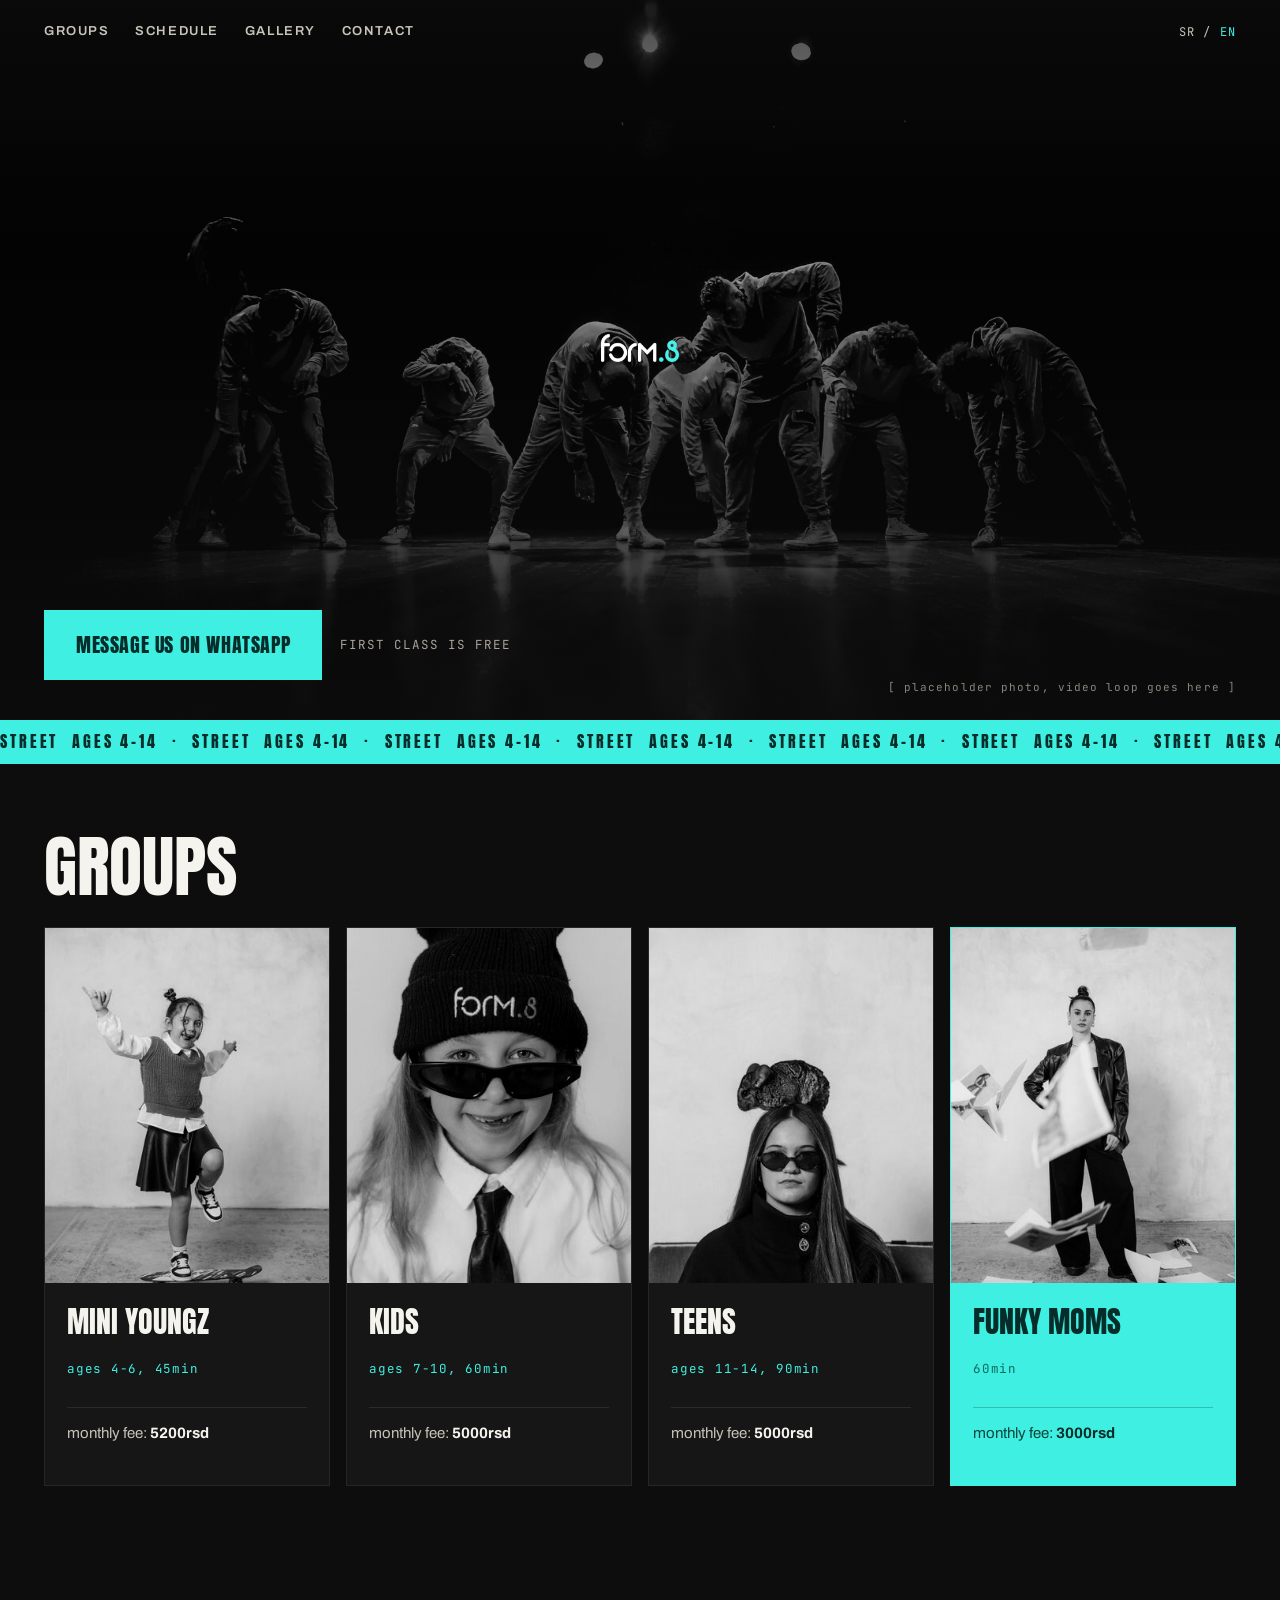
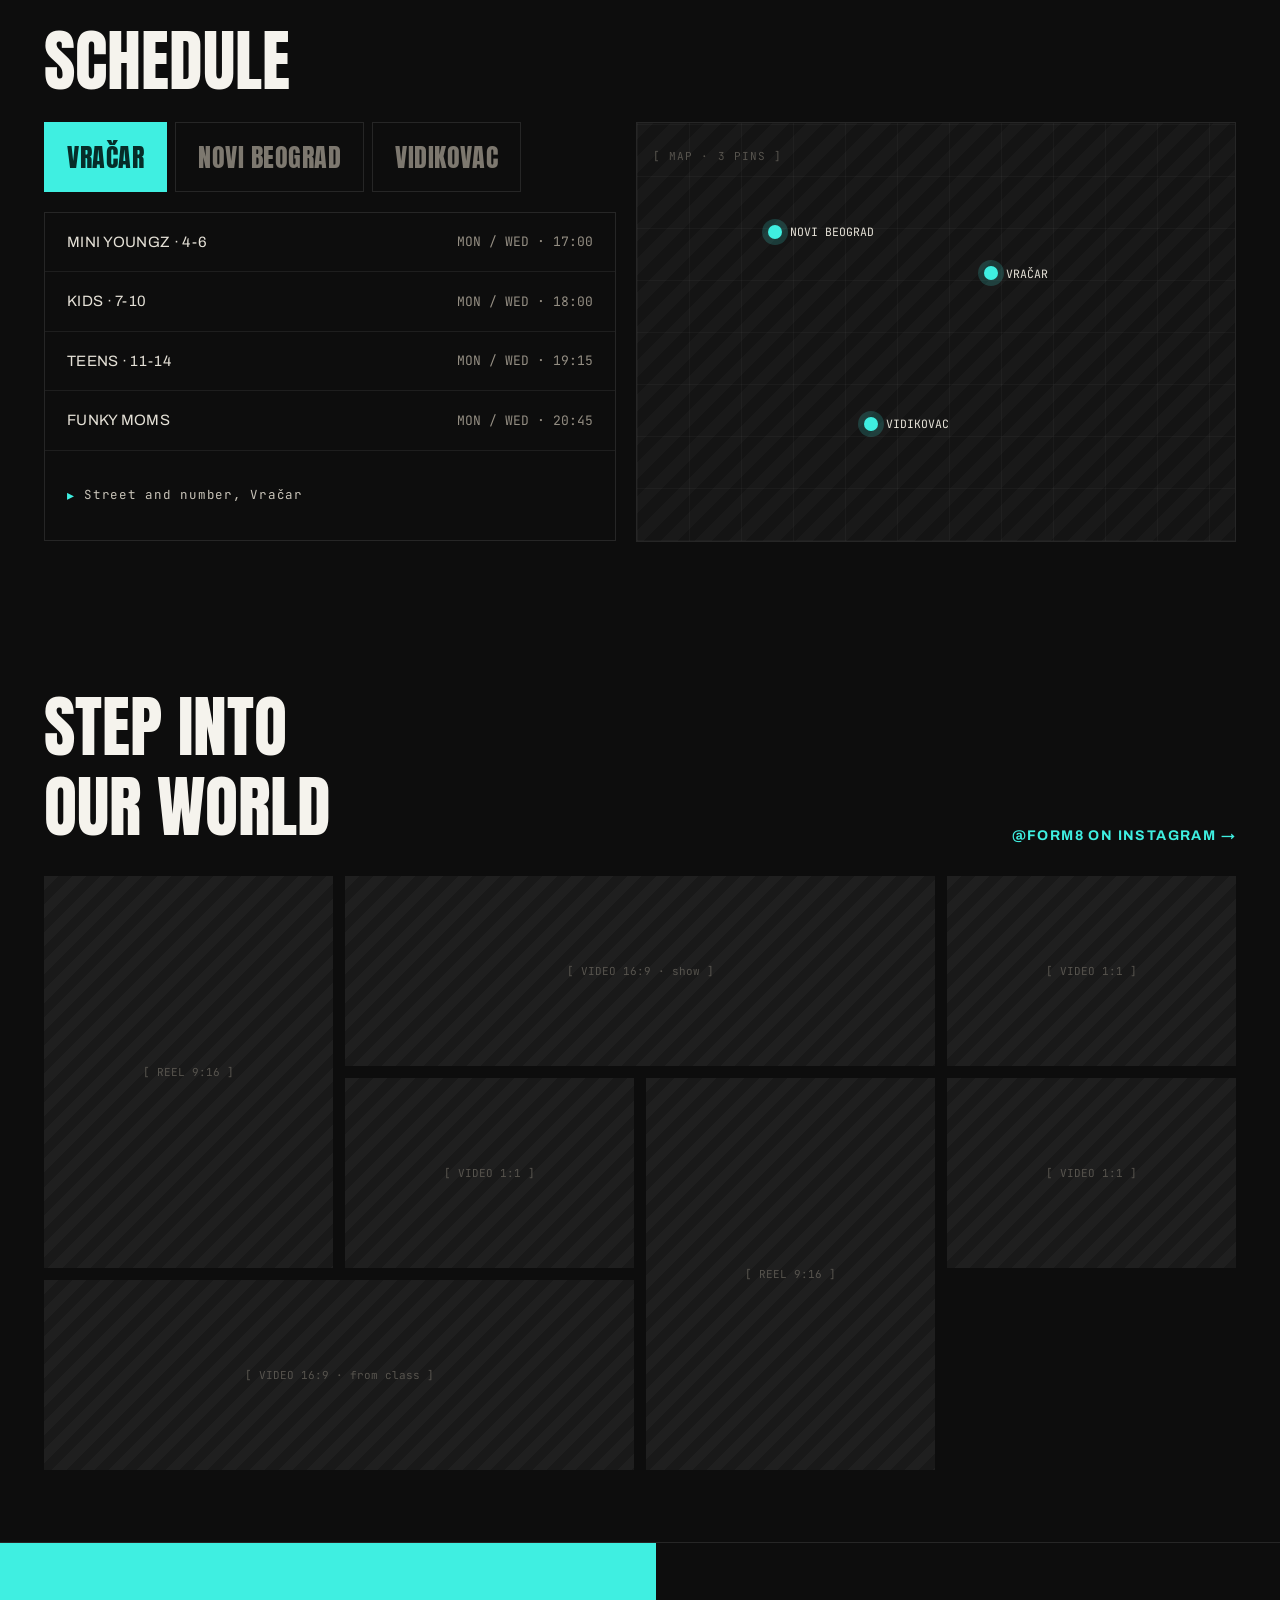
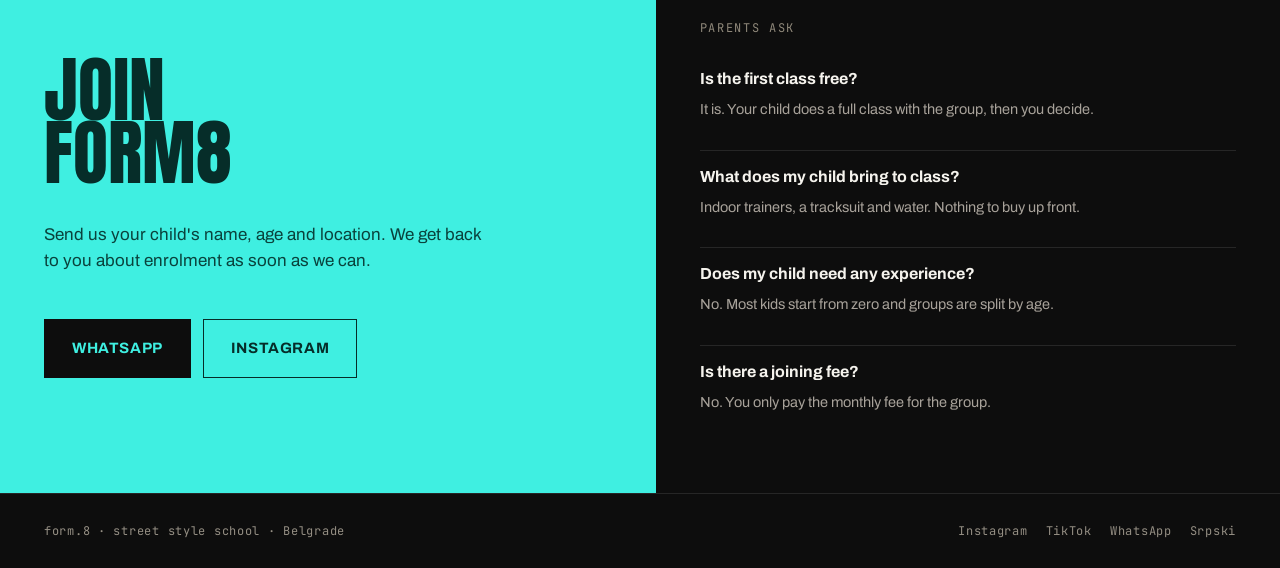
==== en/index.html @ 479fbcf9 "Logo u assets/img/brand, hero u assets/img/hero" ====
<!DOCTYPE html>
<html lang="en">
<head>
<meta charset="utf-8">
<meta name="viewport" content="width=device-width, initial-scale=1">
<title>form.8 · hip hop and street style school for kids in Belgrade</title>
<meta name="description" content="Street style school for kids aged 4-14. Hip hop and choreo in Vračar, Novi Beograd and Vidikovac. Groups by age, a clear schedule, first class free.">
<meta name="theme-color" content="#0d0d0d">

<!-- PREVIEW: skinuti noindex i prebaciti canonical/hreflang/og:url na pravi domen kad sajt ide u vazduh -->
<meta name="robots" content="noindex, nofollow">

<link rel="canonical" href="https://lazarilic.github.io/form8/en/">
<link rel="alternate" hreflang="sr" href="https://lazarilic.github.io/form8/">
<link rel="alternate" hreflang="en" href="https://lazarilic.github.io/form8/en/">
<link rel="alternate" hreflang="x-default" href="https://lazarilic.github.io/form8/">

<meta property="og:type" content="website">
<meta property="og:locale" content="en_GB">
<meta property="og:url" content="https://lazarilic.github.io/form8/en/">
<meta property="og:title" content="form.8 · hip hop and street style school for kids in Belgrade">
<meta property="og:description" content="Groups aged 4-14, three studios in Belgrade, first class free.">
<meta property="og:image" content="https://lazarilic.github.io/form8/assets/img/brand/form8-logo.png">
<meta name="twitter:card" content="summary_large_image">

<link rel="icon" href="../assets/img/brand/form8-logo-trim.png">
<link rel="preconnect" href="https://fonts.googleapis.com">
<link rel="preconnect" href="https://fonts.gstatic.com" crossorigin>
<link href="https://fonts.googleapis.com/css2?family=Anton&family=Archivo:wght@400;600;700&family=JetBrains+Mono:wght@400;700&display=swap" rel="stylesheet">
<link rel="stylesheet" href="../assets/css/site.css">

<!-- TODO before launch: same list as in the Serbian page (index.html) -->

<script type="application/ld+json">
{
  "@context": "https://schema.org",
  "@graph": [
    {
      "@type": "Organization",
      "@id": "https://lazarilic.github.io/form8/#org",
      "name": "form.8",
      "url": "https://lazarilic.github.io/form8/",
      "logo": "https://lazarilic.github.io/form8/assets/img/brand/form8-logo.png",
      "sameAs": ["https://www.instagram.com/form8/", "https://www.tiktok.com/@form8"]
    },
    {
      "@type": "WebSite",
      "@id": "https://lazarilic.github.io/form8/en/#site",
      "url": "https://lazarilic.github.io/form8/en/",
      "name": "form.8",
      "inLanguage": "en",
      "publisher": { "@id": "https://lazarilic.github.io/form8/#org" }
    },
    {
      "@type": "SportsActivityLocation",
      "@id": "https://lazarilic.github.io/form8/#vracar",
      "name": "form.8 Vračar",
      "parentOrganization": { "@id": "https://lazarilic.github.io/form8/#org" },
      "address": { "@type": "PostalAddress", "addressLocality": "Belgrade", "addressRegion": "Vračar", "addressCountry": "RS" },
      "openingHoursSpecification": [
        { "@type": "OpeningHoursSpecification", "dayOfWeek": ["Monday", "Wednesday"], "opens": "17:00", "closes": "21:45" }
      ]
    },
    {
      "@type": "SportsActivityLocation",
      "@id": "https://lazarilic.github.io/form8/#novi-beograd",
      "name": "form.8 Novi Beograd",
      "parentOrganization": { "@id": "https://lazarilic.github.io/form8/#org" },
      "address": { "@type": "PostalAddress", "addressLocality": "Belgrade", "addressRegion": "Novi Beograd", "addressCountry": "RS" },
      "openingHoursSpecification": [
        { "@type": "OpeningHoursSpecification", "dayOfWeek": ["Tuesday", "Thursday"], "opens": "17:00", "closes": "21:45" }
      ]
    },
    {
      "@type": "SportsActivityLocation",
      "@id": "https://lazarilic.github.io/form8/#vidikovac",
      "name": "form.8 Vidikovac",
      "parentOrganization": { "@id": "https://lazarilic.github.io/form8/#org" },
      "address": { "@type": "PostalAddress", "addressLocality": "Belgrade", "addressRegion": "Vidikovac", "addressCountry": "RS" },
      "openingHoursSpecification": [
        { "@type": "OpeningHoursSpecification", "dayOfWeek": ["Monday", "Wednesday"], "opens": "17:30", "closes": "21:15" }
      ]
    },
    {
      "@type": "FAQPage",
      "@id": "https://lazarilic.github.io/form8/en/#faq",
      "inLanguage": "en",
      "mainEntity": [
        { "@type": "Question", "name": "Is the first class free?", "acceptedAnswer": { "@type": "Answer", "text": "It is. Your child does a full class with the group, then you decide." } },
        { "@type": "Question", "name": "What does my child bring to class?", "acceptedAnswer": { "@type": "Answer", "text": "Indoor trainers, a tracksuit and water. Nothing to buy up front." } },
        { "@type": "Question", "name": "Does my child need any experience?", "acceptedAnswer": { "@type": "Answer", "text": "No. Most kids start from zero and groups are split by age." } },
        { "@type": "Question", "name": "Is there a joining fee?", "acceptedAnswer": { "@type": "Answer", "text": "No. You only pay the monthly fee for the group." } }
      ]
    }
  ]
}
</script>
</head>

<body>
<a class="skip" href="#main">Skip to content</a>

<header class="hero">
  <img class="hero__media" src="../assets/img/hero/hero-placeholder.jpg" alt="" width="2000" height="1333" fetchpriority="high">
  <div class="hero__scrim"></div>

  <nav class="nav" aria-label="Main navigation">
    <div class="nav__links">
      <a href="#groups">Groups</a>
      <a href="#schedule">Schedule</a>
      <a href="#gallery">Gallery</a>
      <a href="#contact">Contact</a>
    </div>
    <div class="nav__lang">
      <a href="../" hreflang="sr">SR</a> / <span aria-current="true">EN</span>
    </div>
  </nav>

  <h1 class="hero__h1">
    <img class="hero__logo" src="../assets/img/brand/form8-logo-trim.png" alt="form.8" width="78" height="78">
    <span class="sr-only">form.8, hip hop and street style school for kids aged 4-14 in Belgrade</span>
  </h1>

  <p class="hero__note">[ placeholder photo, video loop goes here ]</p>

  <div class="hero__cta">
    <a class="btn btn--acid btn--display" href="https://wa.me/381600000000?text=Hi%20form.8%2C%20I%27d%20like%20a%20trial%20class" rel="noopener">Message us on WhatsApp</a>
    <span class="hero__free">FIRST CLASS IS FREE</span>
  </div>
</header>

<div class="marquee" aria-hidden="true">
  <div class="marquee__track">STREET&nbsp;&nbsp;AGES 4-14&nbsp;&nbsp;·&nbsp;&nbsp;STREET&nbsp;&nbsp;AGES 4-14&nbsp;&nbsp;·&nbsp;&nbsp;STREET&nbsp;&nbsp;AGES 4-14&nbsp;&nbsp;·&nbsp;&nbsp;STREET&nbsp;&nbsp;AGES 4-14&nbsp;&nbsp;·&nbsp;&nbsp;STREET&nbsp;&nbsp;AGES 4-14&nbsp;&nbsp;·&nbsp;&nbsp;STREET&nbsp;&nbsp;AGES 4-14&nbsp;&nbsp;·&nbsp;&nbsp;STREET&nbsp;&nbsp;AGES 4-14&nbsp;&nbsp;·&nbsp;&nbsp;STREET&nbsp;&nbsp;AGES 4-14&nbsp;&nbsp;·&nbsp;&nbsp;</div>
</div>

<main id="main">

  <section class="section wrap" id="groups" aria-labelledby="groups-h">
    <h2 class="h2" id="groups-h">Groups</h2>
    <div class="groups">

      <article class="group">
        <img class="group__ph" src="../assets/img/groups/mini-youngz-360.jpg"
             srcset="../assets/img/groups/mini-youngz-360.jpg 360w, ../assets/img/groups/mini-youngz-720.jpg 720w"
             sizes="(max-width: 520px) 100vw, (max-width: 1040px) 45vw, 340px"
             alt="A girl from the Mini Youngz group in class" width="360" height="450">
        <div class="group__body">
          <h3 class="group__name">Mini Youngz</h3>
          <p class="group__meta">ages 4-6, 45min</p>
          <p class="group__fee">monthly fee: <b>5200rsd</b></p>
        </div>
      </article>

      <article class="group">
        <img class="group__ph" src="../assets/img/groups/kids-360.jpg"
             srcset="../assets/img/groups/kids-360.jpg 360w, ../assets/img/groups/kids-720.jpg 720w"
             sizes="(max-width: 520px) 100vw, (max-width: 1040px) 45vw, 340px"
             alt="A girl from the Kids group in a form.8 beanie" width="360" height="450" loading="lazy" decoding="async">
        <div class="group__body">
          <h3 class="group__name">Kids</h3>
          <p class="group__meta">ages 7-10, 60min</p>
          <p class="group__fee">monthly fee: <b>5000rsd</b></p>
        </div>
      </article>

      <article class="group">
        <img class="group__ph" src="../assets/img/groups/teens-360.jpg"
             srcset="../assets/img/groups/teens-360.jpg 360w, ../assets/img/groups/teens-720.jpg 720w"
             sizes="(max-width: 520px) 100vw, (max-width: 1040px) 45vw, 340px"
             alt="A girl from the Teens group" width="360" height="450" loading="lazy" decoding="async">
        <div class="group__body">
          <h3 class="group__name">Teens</h3>
          <p class="group__meta">ages 11-14, 90min</p>
          <p class="group__fee">monthly fee: <b>5000rsd</b></p>
        </div>
      </article>

      <article class="group group--accent">
        <img class="group__ph" src="../assets/img/groups/funky-moms-360.jpg"
             srcset="../assets/img/groups/funky-moms-360.jpg 360w, ../assets/img/groups/funky-moms-720.jpg 720w"
             sizes="(max-width: 520px) 100vw, (max-width: 1040px) 45vw, 340px"
             alt="A Funky Moms class member" width="360" height="450" loading="lazy" decoding="async">
        <div class="group__body">
          <h3 class="group__name">Funky Moms</h3>
          <p class="group__meta">60min</p>
          <p class="group__fee">monthly fee: <b>3000rsd</b></p>
        </div>
      </article>

    </div>
  </section>

  <section class="section wrap" id="schedule" aria-labelledby="schedule-h">
    <h2 class="h2" id="schedule-h">Schedule</h2>
    <div class="schedule">

      <div class="schedule__side">
        <div class="tabs" role="tablist" aria-label="Location" data-tabs>
          <button class="tab" type="button" role="tab" id="tab-vracar" aria-controls="panel-vracar" aria-selected="true">Vračar</button>
          <button class="tab" type="button" role="tab" id="tab-nbgd" aria-controls="panel-nbgd" aria-selected="false">Novi Beograd</button>
          <button class="tab" type="button" role="tab" id="tab-vidikovac" aria-controls="panel-vidikovac" aria-selected="false">Vidikovac</button>
        </div>

        <div class="panel" role="tabpanel" id="panel-vracar" aria-labelledby="tab-vracar" tabindex="0">
          <div class="panel__row"><span class="panel__label">MINI YOUNGZ · 4-6</span><span class="panel__time">MON / WED · 17:00</span></div>
          <div class="panel__row"><span class="panel__label">KIDS · 7-10</span><span class="panel__time">MON / WED · 18:00</span></div>
          <div class="panel__row"><span class="panel__label">TEENS · 11-14</span><span class="panel__time">MON / WED · 19:15</span></div>
          <div class="panel__row"><span class="panel__label">FUNKY MOMS</span><span class="panel__time">MON / WED · 20:45</span></div>
          <p class="panel__foot"><span aria-hidden="true">▸</span><span class="panel__street">Street and number, Vračar</span></p>
        </div>

        <div class="panel" role="tabpanel" id="panel-nbgd" aria-labelledby="tab-nbgd" tabindex="0" hidden>
          <div class="panel__row"><span class="panel__label">MINI YOUNGZ · 4-6</span><span class="panel__time">TUE / THU · 17:00</span></div>
          <div class="panel__row"><span class="panel__label">KIDS · 7-10</span><span class="panel__time">TUE / THU · 18:00</span></div>
          <div class="panel__row"><span class="panel__label">TEENS · 11-14</span><span class="panel__time">TUE / THU · 19:15</span></div>
          <div class="panel__row"><span class="panel__label">FUNKY MOMS</span><span class="panel__time">TUE / THU · 20:45</span></div>
          <p class="panel__foot"><span aria-hidden="true">▸</span><span class="panel__street">Street and number, Novi Beograd</span></p>
        </div>

        <div class="panel" role="tabpanel" id="panel-vidikovac" aria-labelledby="tab-vidikovac" tabindex="0" hidden>
          <div class="panel__row"><span class="panel__label">KIDS · 7-10</span><span class="panel__time">MON / WED · 17:30</span></div>
          <div class="panel__row"><span class="panel__label">TEENS · 11-14</span><span class="panel__time">MON / WED · 18:45</span></div>
          <div class="panel__row"><span class="panel__label">FUNKY MOMS</span><span class="panel__time">MON / WED · 20:15</span></div>
          <p class="panel__foot"><span aria-hidden="true">▸</span><span class="panel__street">Street and number, Vidikovac</span></p>
        </div>
      </div>

      <div class="map">
        <div class="map__grid"></div>
        <p class="map__note">[ MAP · 3 PINS ]</p>
        <a class="map__pin map__pin--1" href="#panel-vracar" data-loc="0">VRAČAR</a>
        <a class="map__pin map__pin--2" href="#panel-nbgd" data-loc="1">NOVI BEOGRAD</a>
        <a class="map__pin map__pin--3" href="#panel-vidikovac" data-loc="2">VIDIKOVAC</a>
      </div>

    </div>
  </section>

  <section class="section wrap" id="gallery" aria-labelledby="gallery-h">
    <div class="section__head">
      <h2 class="h2 h2--tall" id="gallery-h">Step into<br>our world</h2>
      <a class="section__link" href="https://www.instagram.com/form8/" rel="noopener">@form8 on Instagram →</a>
    </div>
    <div class="gallery">
      <div class="ph gallery__tall">[ REEL 9:16 ]</div>
      <div class="ph gallery__wide">[ VIDEO 16:9 · show ]</div>
      <div class="ph">[ VIDEO 1:1 ]</div>
      <div class="ph">[ VIDEO 1:1 ]</div>
      <div class="ph gallery__tall">[ REEL 9:16 ]</div>
      <div class="ph">[ VIDEO 1:1 ]</div>
      <div class="ph gallery__wide">[ VIDEO 16:9 · from class ]</div>
    </div>
  </section>

  <section class="outro" id="contact" aria-labelledby="contact-h">
    <div class="outro__cta">
      <h2 class="outro__title" id="contact-h">Join<br>Form8</h2>
      <p class="outro__lead">Send us your child's name, age and location. We get back to you about enrolment as soon as we can.</p>
      <div class="outro__buttons">
        <a class="btn btn--ink" href="https://wa.me/381600000000?text=Hi%20form.8%2C%20I%27d%20like%20a%20trial%20class" rel="noopener">WhatsApp</a>
        <a class="btn btn--ghost" href="https://www.instagram.com/form8/" rel="noopener">Instagram</a>
      </div>
    </div>

    <div class="outro__faq">
      <p class="outro__kicker">Parents ask</p>
      <div class="faq">
        <div class="faq__item">
          <h3 class="faq__q">Is the first class free?</h3>
          <p class="faq__a">It is. Your child does a full class with the group, then you decide.</p>
        </div>
        <div class="faq__item">
          <h3 class="faq__q">What does my child bring to class?</h3>
          <p class="faq__a">Indoor trainers, a tracksuit and water. Nothing to buy up front.</p>
        </div>
        <div class="faq__item">
          <h3 class="faq__q">Does my child need any experience?</h3>
          <p class="faq__a">No. Most kids start from zero and groups are split by age.</p>
        </div>
        <div class="faq__item">
          <h3 class="faq__q">Is there a joining fee?</h3>
          <p class="faq__a">No. You only pay the monthly fee for the group.</p>
        </div>
      </div>
    </div>
  </section>

</main>

<footer class="footer">
  <span>form.8 · street style school · Belgrade</span>
  <div class="footer__links">
    <a href="https://www.instagram.com/form8/" rel="noopener">Instagram</a>
    <a href="https://www.tiktok.com/@form8" rel="noopener">TikTok</a>
    <a href="https://wa.me/381600000000" rel="noopener">WhatsApp</a>
    <a href="../" hreflang="sr">Srpski</a>
  </div>
</footer>

<a class="sticky-cta" href="https://wa.me/381600000000?text=Hi%20form.8%2C%20I%27d%20like%20a%20trial%20class" rel="noopener">Trial class on WhatsApp</a>

<script src="../assets/js/site.js" defer></script>
</body>
</html>
---- assets/css/site.css ----
/* form.8 — street style skola, Beograd
   Paleta i tipografija iz makete 3a. */

:root {
  --acid: #3fefe1;
  --acid-deep: #062d29;
  --acid-mid: #0a423c;
  --acid-dim: #0d6b62;
  --ink: #0d0d0d;
  --ink-2: #161616;
  --line: #262626;
  --line-soft: #1e1e1e;
  --paper: #f5f3ed;
  --text: #c9c4b9;
  --text-dim: #948e83;
  --text-faint: #57544e;

  --display: 'Anton', 'Arial Narrow', sans-serif;
  --body: 'Archivo', system-ui, -apple-system, 'Segoe UI', sans-serif;
  --mono: 'JetBrains Mono', ui-monospace, 'SF Mono', Menlo, monospace;

  --pad: clamp(18px, 4vw, 44px);
  --maxw: 1440px;
}

*, *::before, *::after { box-sizing: border-box; }

html { -webkit-text-size-adjust: 100%; scroll-behavior: smooth; }
@media (prefers-reduced-motion: reduce) {
  html { scroll-behavior: auto; }
  * { animation-duration: 0.01ms !important; animation-iteration-count: 1 !important; transition-duration: 0.01ms !important; }
}

body {
  margin: 0;
  background: var(--ink);
  color: var(--paper);
  font-family: var(--body);
  font-size: 16px;
  line-height: 1.5;
  -webkit-font-smoothing: antialiased;
}

img { max-width: 100%; display: block; }
a { color: inherit; text-decoration: none; }
h1, h2, h3 { margin: 0; font-weight: 400; }

:focus-visible { outline: 2px solid var(--acid); outline-offset: 3px; }

.skip {
  position: absolute; left: -9999px; top: 0; z-index: 100;
  background: var(--acid); color: var(--acid-deep);
  padding: 12px 18px; font-weight: 700;
}
.skip:focus { left: 8px; top: 8px; }

.wrap { max-width: var(--maxw); margin: 0 auto; padding-inline: var(--pad); }

.h2 {
  font-family: var(--display);
  font-size: clamp(38px, 7vw, 68px);
  line-height: .9;
  text-transform: uppercase;
}

/* Anton nosi kvacicu na S i C oko 1.1em iznad osnovne linije, pa se sa
   line-height .9 sudara sa redom iznad. Naslovi u vise redova koji imaju
   nasa slova dobijaju vise prostora. */
.h2--tall { line-height: 1.18; }

.mono {
  font-family: var(--mono);
  font-size: 12.5px;
  letter-spacing: .06em;
}

/* ---------- placeholder blokovi za foto/video ---------- */

.ph {
  background: repeating-linear-gradient(135deg, #212121 0 10px, #1a1a1a 10px 20px);
  display: flex; align-items: center; justify-content: center;
  font-family: var(--mono); font-size: 11px; line-height: 1.5;
  color: var(--text-faint); text-align: center; padding: 10px;
}
.ph--light {
  background: repeating-linear-gradient(135deg, rgba(0,0,0,.08) 0 10px, transparent 10px 20px);
  color: var(--acid-dim);
}

/* ---------- dugmad ---------- */

.btn {
  display: inline-block;
  font-size: 15px; font-weight: 700;
  letter-spacing: .04em; text-transform: uppercase;
  padding: 18px 28px;
  transition: opacity .15s ease;
}
.btn:hover { opacity: .85; }
.btn--acid { background: var(--acid); color: var(--acid-deep); }
.btn--ink { background: var(--ink); color: var(--acid); }
.btn--ghost { border: 1px solid var(--acid-deep); color: var(--acid-deep); padding: 17px 27px; }
.btn--display {
  font-family: var(--display); font-size: clamp(16px, 2.2vw, 20px);
  font-weight: 400; letter-spacing: .03em; padding: 20px 32px;
}

/* ---------- hero ---------- */

.hero {
  position: relative;
  min-height: min(86vh, 720px);
  background: #151515;
  display: flex; align-items: center; justify-content: center;
  overflow: hidden;
  padding: 108px var(--pad) 132px;
}
.hero__media {
  position: absolute; inset: 0;
  width: 100%; height: 100%;
  object-fit: cover;
  filter: grayscale(1) contrast(1.08) brightness(.85);
}
.hero__scrim {
  position: absolute; inset: 0;
  background: linear-gradient(180deg, rgba(13,13,13,.72) 0%, rgba(13,13,13,.2) 35%, rgba(13,13,13,.88) 100%);
}
.hero__logo { position: relative; width: clamp(52px, 7vw, 78px); height: auto; }

.hero__note {
  position: absolute; right: var(--pad); bottom: 14px;
  font-family: var(--mono); font-size: 11px;
  color: #8b857c; letter-spacing: .1em;
}

.hero__cta {
  position: absolute; left: var(--pad); bottom: 40px;
  display: flex; flex-wrap: wrap; align-items: center; gap: 18px;
  max-width: calc(100% - var(--pad) * 2);
}
.hero__free {
  font-family: var(--mono); font-size: 12.5px;
  color: #a8a29a; letter-spacing: .08em;
}

/* ---------- nav ---------- */

.nav {
  position: absolute; top: 22px; left: var(--pad); right: var(--pad);
  z-index: 5;
  display: flex; align-items: center; justify-content: space-between; gap: 20px;
}
.nav__links {
  display: flex; flex-wrap: wrap; gap: clamp(14px, 2.4vw, 26px);
  font-size: 13px; font-weight: 600;
  letter-spacing: .12em; text-transform: uppercase;
  color: var(--text);
}
.nav__links a:hover { color: var(--acid); }
.nav__lang {
  font-family: var(--mono); font-size: 12px;
  color: var(--text); letter-spacing: .1em;
  white-space: nowrap;
}
.nav__lang [aria-current="true"] { color: var(--acid); }

/* ---------- marquee ---------- */

.marquee {
  background: var(--acid); color: var(--acid-deep);
  padding: 9px 0; overflow: hidden; white-space: nowrap;
}
.marquee__track {
  display: inline-block;
  font-family: var(--display);
  font-size: clamp(14px, 1.6vw, 16px);
  letter-spacing: .18em; text-transform: uppercase;
  animation: marq 26s linear infinite;
}
@keyframes marq {
  from { transform: translateX(0); }
  to { transform: translateX(-50%); }
}

/* ---------- sekcije ---------- */

.section { padding-block: clamp(48px, 7vw, 72px); }
.section > .h2 { margin-bottom: clamp(24px, 3vw, 30px); }
.section__head {
  display: flex; flex-wrap: wrap; align-items: flex-end;
  justify-content: space-between; gap: 20px;
  margin-bottom: clamp(24px, 3vw, 30px);
}
.section__link {
  font-size: 14px; font-weight: 700;
  letter-spacing: .1em; text-transform: uppercase;
  color: var(--acid);
}
.section__link:hover { text-decoration: underline; }

/* ---------- grupe ---------- */

.groups {
  display: grid;
  grid-template-columns: repeat(auto-fit, minmax(230px, 1fr));
  gap: 16px;
}
.group {
  background: var(--ink-2); border: 1px solid var(--line);
  display: flex; flex-direction: column;
}
.group--accent { background: var(--acid); color: var(--acid-deep); border-color: var(--acid); }
.group__ph { aspect-ratio: 4 / 5; }
img.group__ph {
  width: 100%; height: auto;
  object-fit: cover;
  filter: grayscale(1) contrast(1.06) brightness(.92);
}
.group__body {
  padding: 24px 22px 26px;
  display: flex; flex-direction: column; gap: 10px;
}
.group__name {
  font-family: var(--display); font-size: 30px;
  line-height: 1; text-transform: uppercase;
}
.group__meta { font-family: var(--mono); font-size: 12.5px; color: var(--acid); letter-spacing: .06em; }
.group--accent .group__meta { color: var(--acid-dim); }
.group__fee {
  margin-top: 6px; padding-top: 14px;
  border-top: 1px solid #2a2a2a;
  font-size: 15px; color: var(--text);
}
.group--accent .group__fee { border-top-color: rgba(6,45,41,.25); color: var(--acid-mid); }
.group__fee b { color: var(--paper); }
.group--accent .group__fee b { color: var(--acid-deep); }

/* ---------- raspored ---------- */

.schedule {
  display: grid;
  grid-template-columns: 1fr 1.05fr;
  gap: 20px; align-items: stretch;
}
.schedule__side { display: flex; flex-direction: column; gap: 20px; }

.tabs { display: flex; flex-wrap: wrap; gap: 8px; }
.tab {
  font-family: var(--display); font-size: clamp(20px, 2.4vw, 26px);
  text-transform: uppercase; letter-spacing: .02em;
  padding: 14px 22px;
  background: transparent; color: #7d786f;
  border: 1px solid var(--line);
  cursor: pointer;
  transition: color .15s ease, background .15s ease, border-color .15s ease;
}
.tab:hover { color: var(--paper); }
.tab[aria-selected="true"] {
  background: var(--acid); color: var(--acid-deep); border-color: var(--acid);
}

.panel { border: 1px solid var(--line); display: flex; flex-direction: column; }
.js .panel[hidden] { display: none; }
.panel + .panel { margin-top: 12px; }
.js .panel + .panel { margin-top: 0; }

.panel__row {
  display: flex; justify-content: space-between; align-items: center;
  gap: 16px; padding: 18px 22px;
  border-bottom: 1px solid var(--line-soft);
}
.panel__label { font-size: 15px; color: #e4e0d6; letter-spacing: .02em; }
.panel__time { font-family: var(--mono); font-size: 13px; color: var(--text-dim); text-align: right; }
.panel__foot {
  padding: 18px 22px;
  display: flex; align-items: center; gap: 10px;
}
.panel__foot span:first-child { color: var(--acid); font-size: 14px; }
.panel__street { font-family: var(--mono); font-size: 12.5px; color: var(--text); letter-spacing: .06em; }

.map {
  position: relative; min-height: 420px;
  background: repeating-linear-gradient(135deg, #191919 0 12px, #141414 12px 24px);
  border: 1px solid var(--line);
}
.map__grid {
  position: absolute; inset: 0;
  background:
    repeating-linear-gradient(0deg, rgba(255,255,255,.03) 0 1px, transparent 1px 52px),
    repeating-linear-gradient(90deg, rgba(255,255,255,.03) 0 1px, transparent 1px 52px);
}
.map__note {
  position: absolute; top: 14px; left: 16px;
  font-family: var(--mono); font-size: 11px;
  color: var(--text-faint); letter-spacing: .1em;
}
.map__pin {
  position: absolute;
  display: flex; align-items: center; gap: 8px;
  font-family: var(--mono); font-size: 11.5px; color: #e4e0d6;
}
.map__pin::before {
  content: ""; width: 14px; height: 14px; border-radius: 50%;
  background: var(--acid); box-shadow: 0 0 0 6px rgba(63,239,225,.18);
  flex: none;
}
.map__pin:hover { color: var(--acid); }
.map__pin--1 { top: 34%; left: 58%; }
.map__pin--2 { top: 24%; left: 22%; }
.map__pin--3 { top: 70%; left: 38%; }

/* ---------- galerija ---------- */

.gallery {
  display: grid;
  grid-template-columns: repeat(4, 1fr);
  grid-auto-rows: 190px;
  gap: 12px;
}
.gallery .ph { background: repeating-linear-gradient(135deg, #1f1f1f 0 10px, #191919 10px 20px); }
.gallery__tall { grid-row: span 2; }
.gallery__wide { grid-column: span 2; }

/* ---------- dno: CTA + FAQ ---------- */

.outro {
  border-top: 1px solid var(--line);
  display: grid;
  grid-template-columns: 1.05fr 1fr;
}
.outro__cta {
  background: var(--acid); color: var(--acid-deep);
  padding: clamp(44px, 6vw, 64px) var(--pad);
  display: flex; flex-direction: column; gap: 20px; justify-content: center;
}
.outro__title {
  font-family: var(--display);
  font-size: clamp(44px, 6.5vw, 72px);
  line-height: .88; text-transform: uppercase;
}
.outro__lead { font-size: 17px; line-height: 1.55; color: var(--acid-mid); max-width: 440px; }
.outro__buttons { display: flex; flex-wrap: wrap; gap: 12px; margin-top: 8px; }

.outro__faq {
  padding: clamp(44px, 6vw, 64px) var(--pad);
  display: flex; flex-direction: column; gap: 18px;
}
.outro__kicker {
  font-family: var(--mono); font-size: 12px;
  letter-spacing: .14em; text-transform: uppercase; color: #8f887a;
}
.faq { display: flex; flex-direction: column; gap: 14px; }
.faq__item { border-bottom: 1px solid var(--line); padding-bottom: 14px; }
.faq__item:last-child { border-bottom: 0; padding-bottom: 0; }
.faq__q { font-size: 16px; font-weight: 700; }
.faq__a { font-size: 14.5px; line-height: 1.6; color: #a8a29a; margin-top: 7px; }

/* ---------- footer ---------- */

.footer {
  border-top: 1px solid var(--line);
  padding: 28px var(--pad);
  display: flex; flex-wrap: wrap; align-items: center;
  justify-content: space-between; gap: 16px;
  font-family: var(--mono); font-size: 12px;
  color: var(--text-dim); letter-spacing: .06em;
}
.footer a:hover { color: var(--acid); }
.footer__links { display: flex; flex-wrap: wrap; gap: 18px; }

/* ---------- lepljivi CTA na mobilnom ---------- */

.sticky-cta {
  position: fixed; left: 0; right: 0; bottom: 0; z-index: 20;
  display: none;
  background: var(--acid); color: var(--acid-deep);
  text-align: center;
  font-size: 15px; font-weight: 700;
  letter-spacing: .04em; text-transform: uppercase;
  padding: 16px;
  padding-bottom: calc(16px + env(safe-area-inset-bottom, 0px));
}

/* ---------- responsive ---------- */

@media (max-width: 1040px) {
  .schedule { grid-template-columns: 1fr; }
  .map { min-height: 300px; }
  .outro { grid-template-columns: 1fr; }
  .gallery { grid-auto-rows: 150px; }
}

@media (max-width: 720px) {
  .nav { top: 16px; flex-direction: column; align-items: flex-start; gap: 10px; }
  .hero { padding: 132px var(--pad) 124px; min-height: 600px; }
  .hero__note { display: none; }
  .hero__cta { left: var(--pad); right: var(--pad); bottom: 28px; }
  .gallery { grid-template-columns: repeat(2, 1fr); grid-auto-rows: 160px; }
  .gallery__wide { grid-column: span 2; }
  .panel__row { flex-direction: column; align-items: flex-start; gap: 4px; }
  .panel__time { text-align: left; }
  .sticky-cta { display: block; }
  body { padding-bottom: 56px; }
}

/* ---------- pristupacnost ---------- */

.sr-only {
  position: absolute;
  width: 1px; height: 1px;
  padding: 0; margin: -1px;
  overflow: hidden; clip: rect(0 0 0 0); clip-path: inset(50%);
  white-space: nowrap; border: 0;
}

.hero__h1 { position: relative; margin: 0; line-height: 0; }
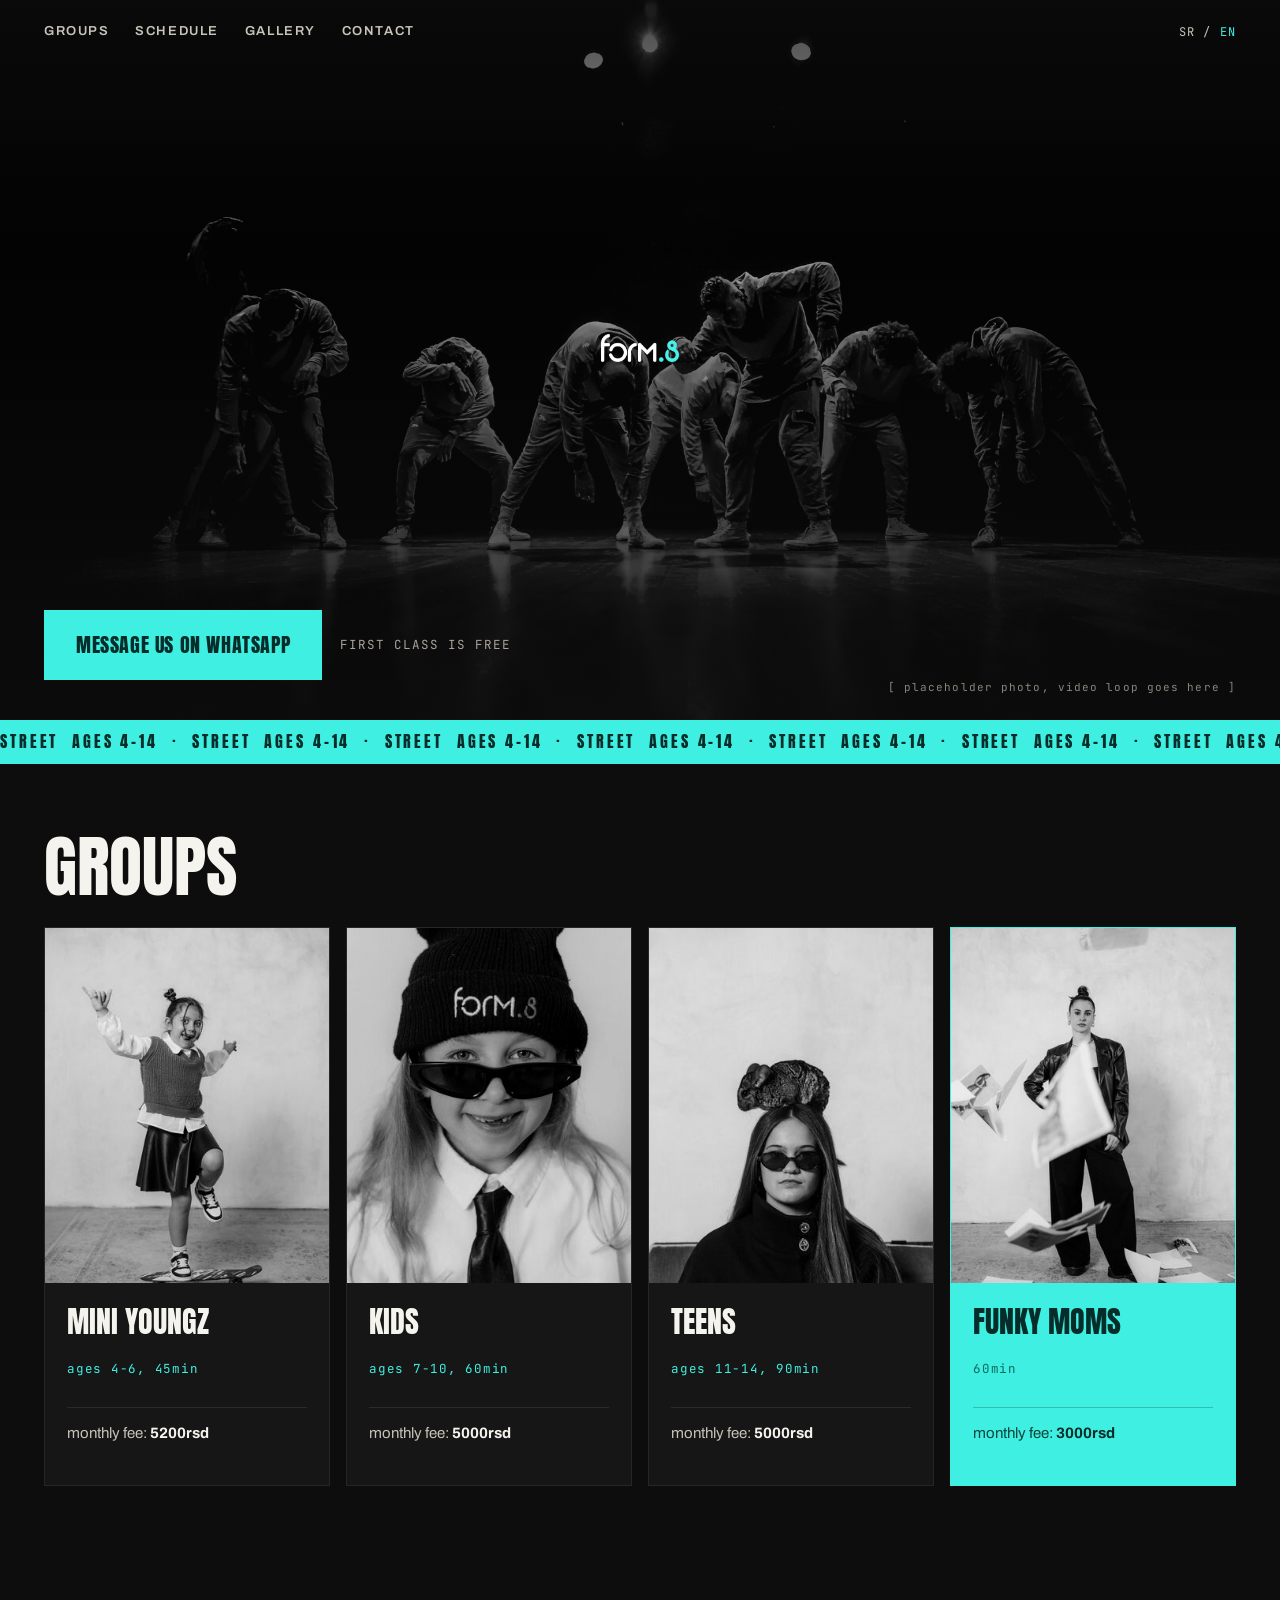
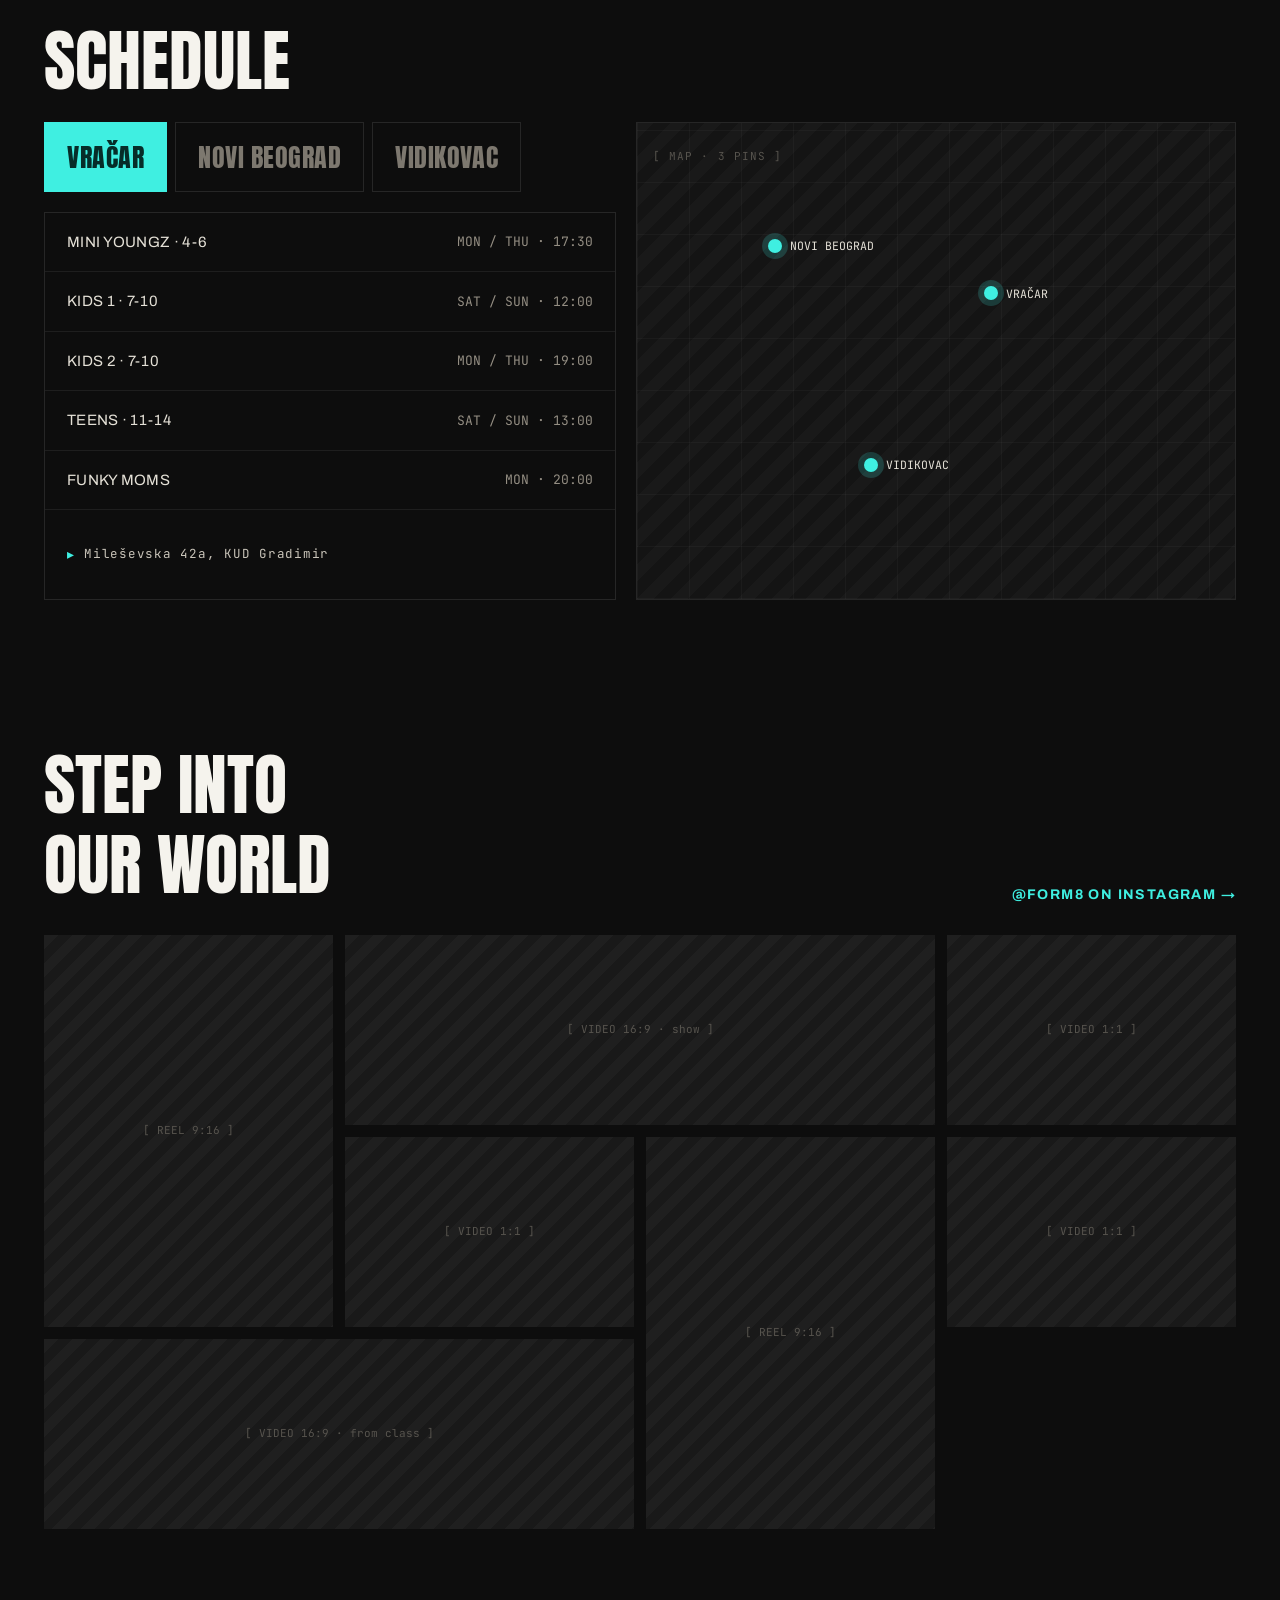
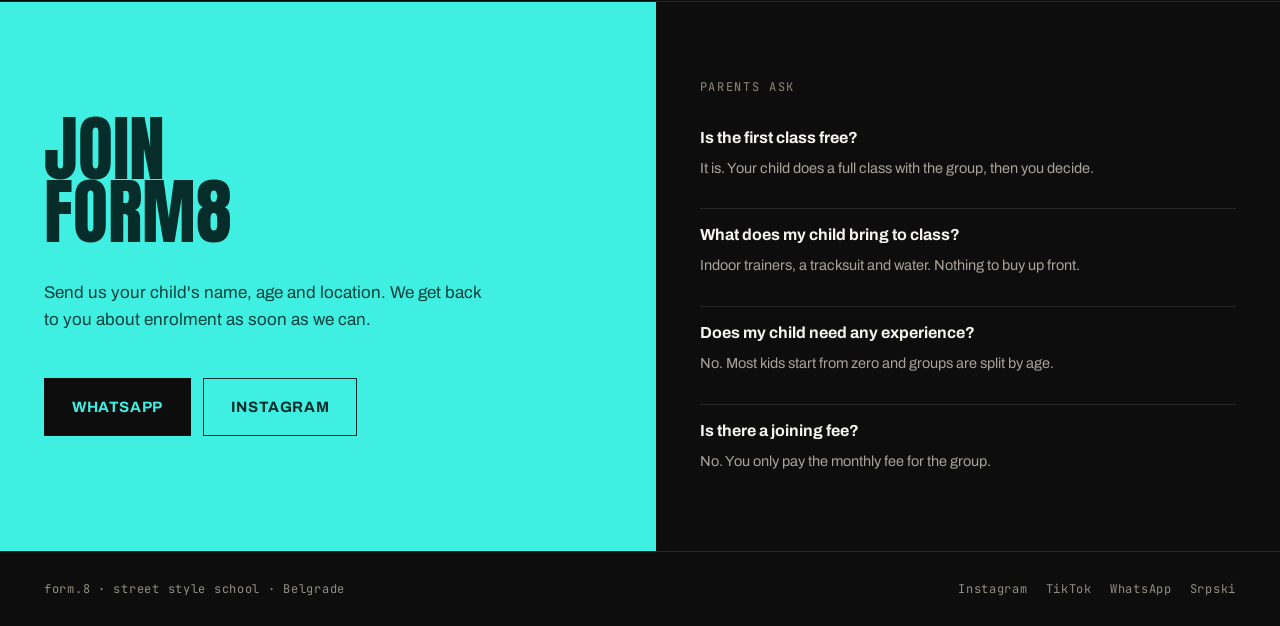
==== commit 28dd8068: "Merge pull request #2 from lazarilic/slike-grupa Fotografije grupa i struktura foldera za slike" ====
--- a/en/index.html
+++ b/en/index.html
@@ -56,9 +56,11 @@
       "@id": "https://lazarilic.github.io/form8/#vracar",
       "name": "form.8 Vračar",
       "parentOrganization": { "@id": "https://lazarilic.github.io/form8/#org" },
-      "address": { "@type": "PostalAddress", "addressLocality": "Belgrade", "addressRegion": "Vračar", "addressCountry": "RS" },
+      "address": { "@type": "PostalAddress", "streetAddress": "Mileševska 42a", "addressLocality": "Belgrade", "addressRegion": "Vračar", "addressCountry": "RS" },
       "openingHoursSpecification": [
-        { "@type": "OpeningHoursSpecification", "dayOfWeek": ["Monday", "Wednesday"], "opens": "17:00", "closes": "21:45" }
+        { "@type": "OpeningHoursSpecification", "dayOfWeek": ["Monday"], "opens": "17:30", "closes": "21:00" },
+        { "@type": "OpeningHoursSpecification", "dayOfWeek": ["Thursday"], "opens": "17:30", "closes": "20:00" },
+        { "@type": "OpeningHoursSpecification", "dayOfWeek": ["Saturday", "Sunday"], "opens": "12:00", "closes": "14:30" }
       ]
     },
     {
@@ -66,9 +68,9 @@
       "@id": "https://lazarilic.github.io/form8/#novi-beograd",
       "name": "form.8 Novi Beograd",
       "parentOrganization": { "@id": "https://lazarilic.github.io/form8/#org" },
-      "address": { "@type": "PostalAddress", "addressLocality": "Belgrade", "addressRegion": "Novi Beograd", "addressCountry": "RS" },
+      "address": { "@type": "PostalAddress", "streetAddress": "Milentija Popovića 1", "addressLocality": "Belgrade", "addressRegion": "Novi Beograd", "addressCountry": "RS" },
       "openingHoursSpecification": [
-        { "@type": "OpeningHoursSpecification", "dayOfWeek": ["Tuesday", "Thursday"], "opens": "17:00", "closes": "21:45" }
+        { "@type": "OpeningHoursSpecification", "dayOfWeek": ["Saturday", "Sunday"], "opens": "11:00", "closes": "13:30" }
       ]
     },
     {
@@ -76,9 +78,10 @@
       "@id": "https://lazarilic.github.io/form8/#vidikovac",
       "name": "form.8 Vidikovac",
       "parentOrganization": { "@id": "https://lazarilic.github.io/form8/#org" },
-      "address": { "@type": "PostalAddress", "addressLocality": "Belgrade", "addressRegion": "Vidikovac", "addressCountry": "RS" },
+      "address": { "@type": "PostalAddress", "streetAddress": "Pilota Mihaila Petrovića 75a", "addressLocality": "Belgrade", "addressRegion": "Vidikovac", "addressCountry": "RS" },
       "openingHoursSpecification": [
-        { "@type": "OpeningHoursSpecification", "dayOfWeek": ["Monday", "Wednesday"], "opens": "17:30", "closes": "21:15" }
+        { "@type": "OpeningHoursSpecification", "dayOfWeek": ["Wednesday"], "opens": "19:00", "closes": "21:30" },
+        { "@type": "OpeningHoursSpecification", "dayOfWeek": ["Saturday"], "opens": "10:00", "closes": "12:30" }
       ]
     },
     {
@@ -202,26 +205,24 @@
         </div>
 
         <div class="panel" role="tabpanel" id="panel-vracar" aria-labelledby="tab-vracar" tabindex="0">
-          <div class="panel__row"><span class="panel__label">MINI YOUNGZ · 4-6</span><span class="panel__time">MON / WED · 17:00</span></div>
-          <div class="panel__row"><span class="panel__label">KIDS · 7-10</span><span class="panel__time">MON / WED · 18:00</span></div>
-          <div class="panel__row"><span class="panel__label">TEENS · 11-14</span><span class="panel__time">MON / WED · 19:15</span></div>
-          <div class="panel__row"><span class="panel__label">FUNKY MOMS</span><span class="panel__time">MON / WED · 20:45</span></div>
-          <p class="panel__foot"><span aria-hidden="true">▸</span><span class="panel__street">Street and number, Vračar</span></p>
+          <div class="panel__row"><span class="panel__label">MINI YOUNGZ · 4-6</span><span class="panel__time">MON / THU · 17:30</span></div>
+          <div class="panel__row"><span class="panel__label">KIDS 1 · 7-10</span><span class="panel__time">SAT / SUN · 12:00</span></div>
+          <div class="panel__row"><span class="panel__label">KIDS 2 · 7-10</span><span class="panel__time">MON / THU · 19:00</span></div>
+          <div class="panel__row"><span class="panel__label">TEENS · 11-14</span><span class="panel__time">SAT / SUN · 13:00</span></div>
+          <div class="panel__row"><span class="panel__label">FUNKY MOMS</span><span class="panel__time">MON · 20:00</span></div>
+          <p class="panel__foot"><span aria-hidden="true">▸</span><span class="panel__street">Mileševska 42a, KUD Gradimir</span></p>
         </div>
 
         <div class="panel" role="tabpanel" id="panel-nbgd" aria-labelledby="tab-nbgd" tabindex="0" hidden>
-          <div class="panel__row"><span class="panel__label">MINI YOUNGZ · 4-6</span><span class="panel__time">TUE / THU · 17:00</span></div>
-          <div class="panel__row"><span class="panel__label">KIDS · 7-10</span><span class="panel__time">TUE / THU · 18:00</span></div>
-          <div class="panel__row"><span class="panel__label">TEENS · 11-14</span><span class="panel__time">TUE / THU · 19:15</span></div>
-          <div class="panel__row"><span class="panel__label">FUNKY MOMS</span><span class="panel__time">TUE / THU · 20:45</span></div>
-          <p class="panel__foot"><span aria-hidden="true">▸</span><span class="panel__street">Street and number, Novi Beograd</span></p>
+          <div class="panel__row"><span class="panel__label">KIDS · 7-10</span><span class="panel__time">SAT / SUN · 11:00</span></div>
+          <div class="panel__row"><span class="panel__label">TEENS · 11-14</span><span class="panel__time">SAT / SUN · 12:00</span></div>
+          <p class="panel__foot"><span aria-hidden="true">▸</span><span class="panel__street">Milentija Popovića 1, Urban Dance Studio</span></p>
         </div>
 
         <div class="panel" role="tabpanel" id="panel-vidikovac" aria-labelledby="tab-vidikovac" tabindex="0" hidden>
-          <div class="panel__row"><span class="panel__label">KIDS · 7-10</span><span class="panel__time">MON / WED · 17:30</span></div>
-          <div class="panel__row"><span class="panel__label">TEENS · 11-14</span><span class="panel__time">MON / WED · 18:45</span></div>
-          <div class="panel__row"><span class="panel__label">FUNKY MOMS</span><span class="panel__time">MON / WED · 20:15</span></div>
-          <p class="panel__foot"><span aria-hidden="true">▸</span><span class="panel__street">Street and number, Vidikovac</span></p>
+          <div class="panel__row"><span class="panel__label">KIDS · 7-10</span><span class="panel__time">WED 19:00 / SAT 10:00</span></div>
+          <div class="panel__row"><span class="panel__label">TEENS · 11-14</span><span class="panel__time">WED 20:00 / SAT 11:00</span></div>
+          <p class="panel__foot"><span aria-hidden="true">▸</span><span class="panel__street">Pilota Mihaila Petrovića 75a</span></p>
         </div>
       </div>
 
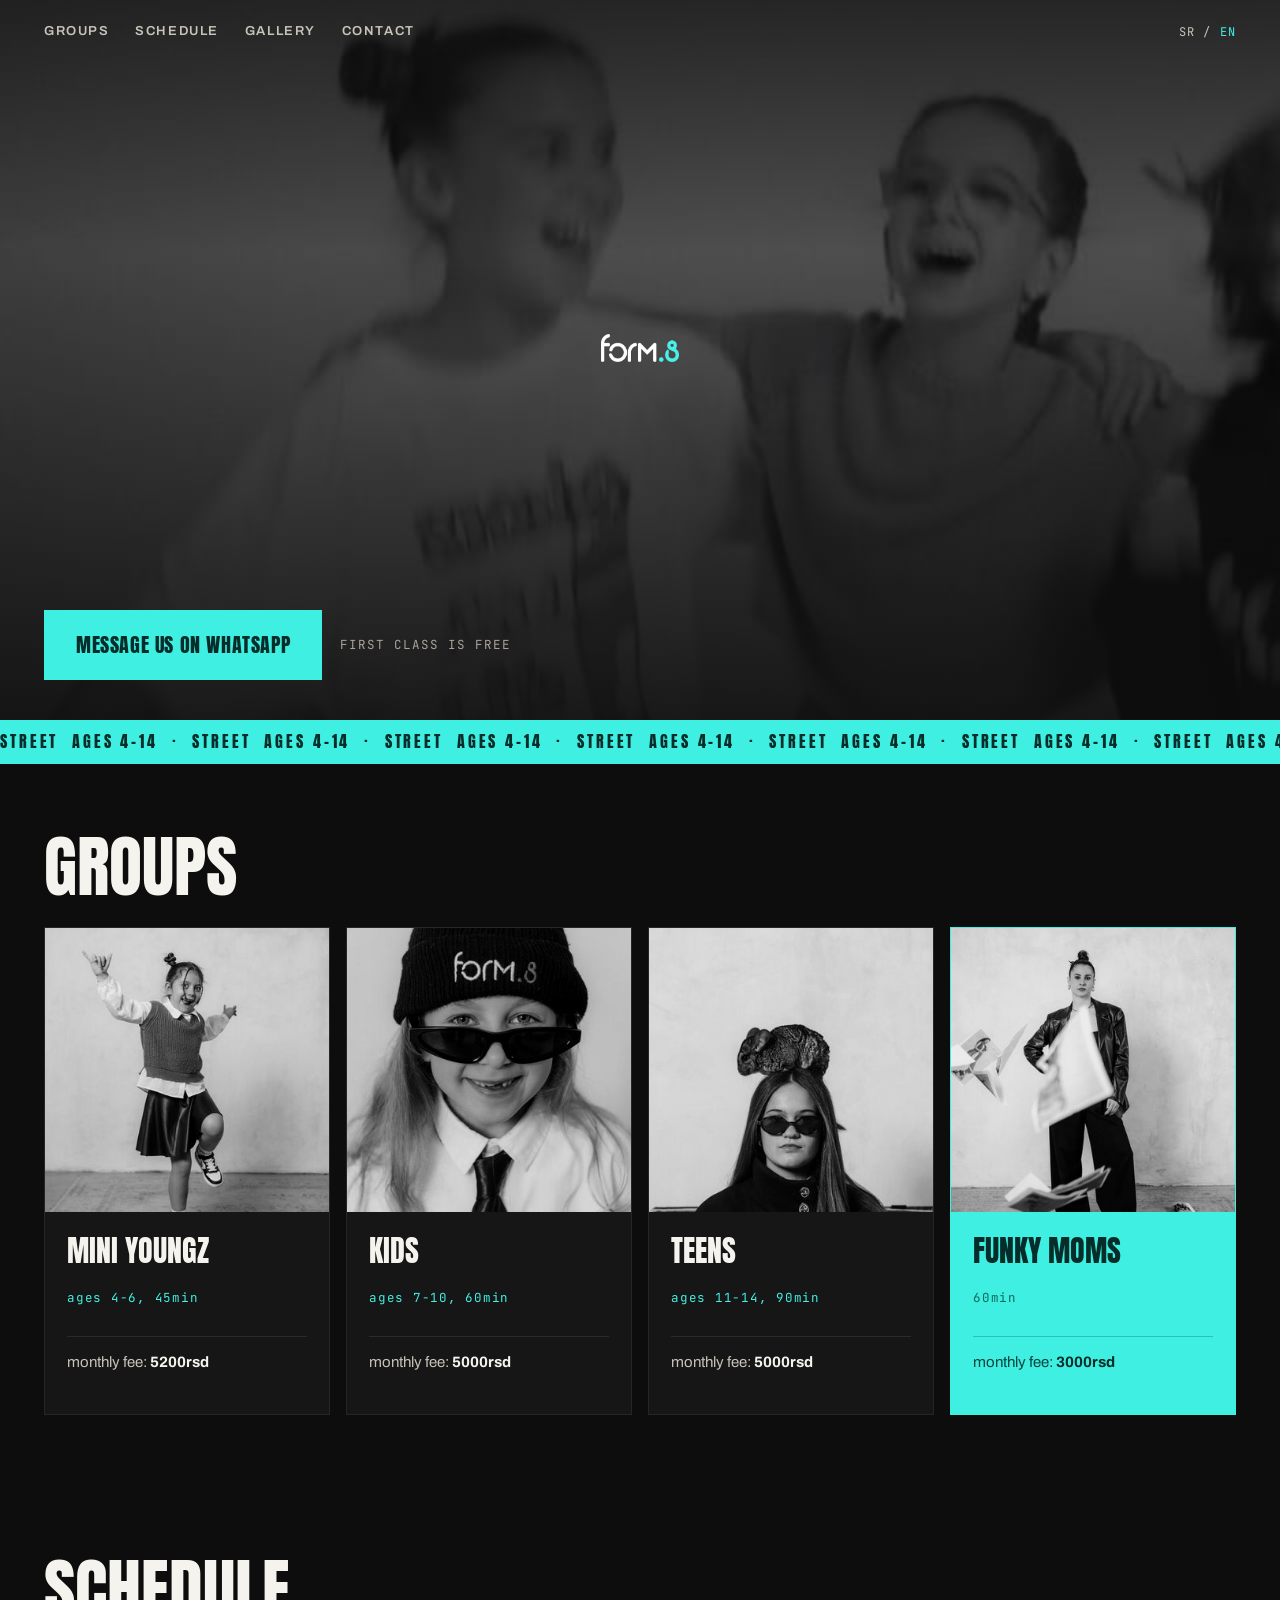
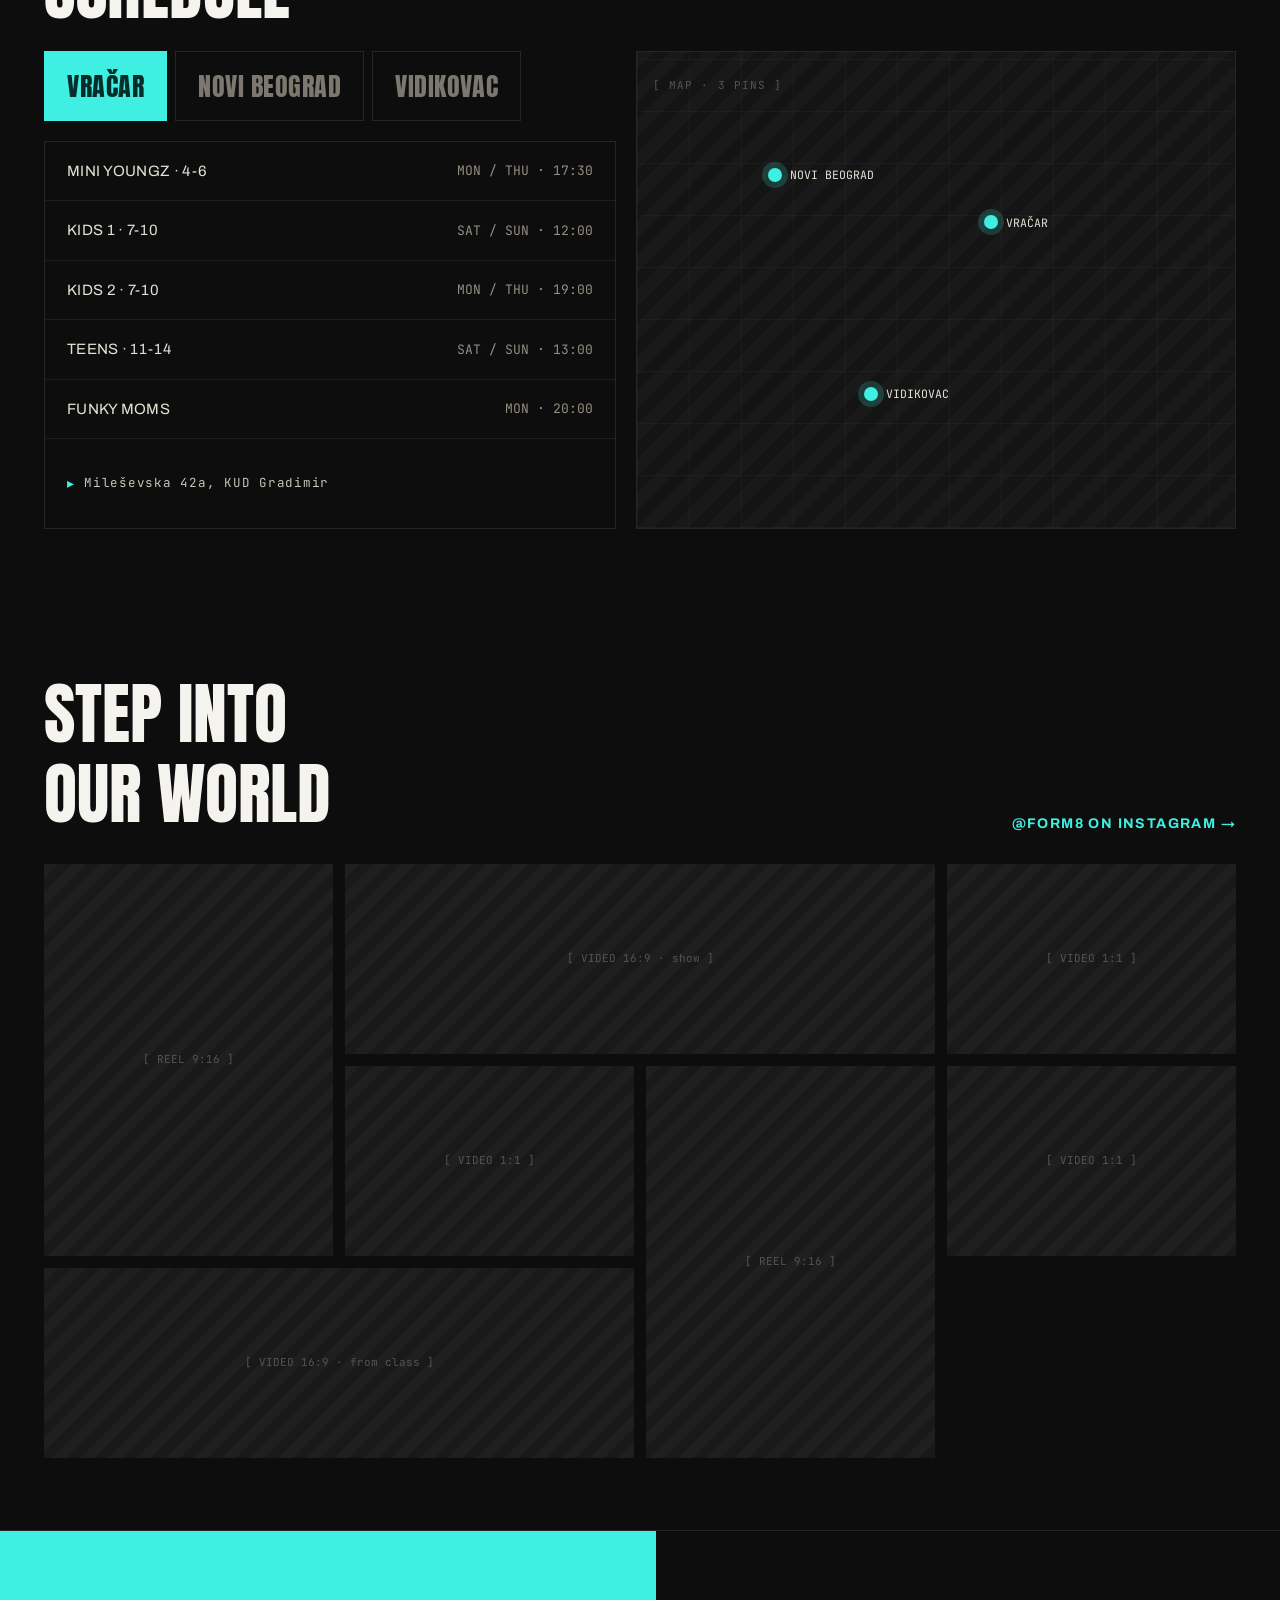
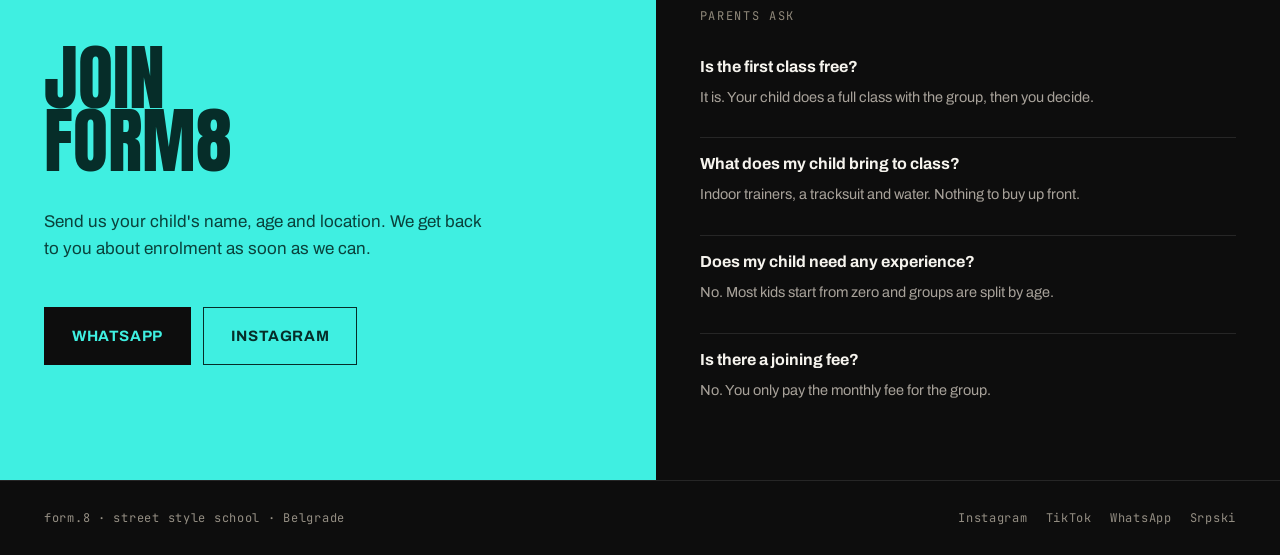
==== commit 214d2843: "Hero video u herou, kvadratne slike grupa Hero: video loop umesto privremene fotografije, poster se " ====
--- a/en/index.html
+++ b/en/index.html
@@ -28,6 +28,8 @@
 <link rel="preconnect" href="https://fonts.gstatic.com" crossorigin>
 <link href="https://fonts.googleapis.com/css2?family=Anton&family=Archivo:wght@400;600;700&family=JetBrains+Mono:wght@400;700&display=swap" rel="stylesheet">
 <link rel="stylesheet" href="../assets/css/site.css">
+<link rel="preload" as="image" href="../assets/img/hero/hero-poster.jpg" media="(min-width: 701px)" fetchpriority="high">
+<link rel="preload" as="image" href="../assets/img/hero/hero-poster-640.jpg" media="(max-width: 700px)" fetchpriority="high">
 
 <!-- TODO before launch: same list as in the Serbian page (index.html) -->
 
@@ -104,7 +106,14 @@
 <a class="skip" href="#main">Skip to content</a>
 
 <header class="hero">
-  <img class="hero__media" src="../assets/img/hero/hero-placeholder.jpg" alt="" width="2000" height="1333" fetchpriority="high">
+  <picture>
+    <source media="(max-width: 700px)" srcset="../assets/img/hero/hero-poster-640.jpg" width="640" height="800">
+    <img class="hero__media" src="../assets/img/hero/hero-poster.jpg" alt="" width="1280" height="720" fetchpriority="high">
+  </picture>
+  <video class="hero__media hero__video" data-hero
+         data-wide="../assets/video/hero-1280.mp4"
+         data-narrow="../assets/video/hero-640.mp4"
+         muted loop playsinline preload="none" aria-hidden="true"></video>
   <div class="hero__scrim"></div>
 
   <nav class="nav" aria-label="Main navigation">
@@ -124,8 +133,6 @@
     <span class="sr-only">form.8, hip hop and street style school for kids aged 4-14 in Belgrade</span>
   </h1>
 
-  <p class="hero__note">[ placeholder photo, video loop goes here ]</p>
-
   <div class="hero__cta">
     <a class="btn btn--acid btn--display" href="https://wa.me/381600000000?text=Hi%20form.8%2C%20I%27d%20like%20a%20trial%20class" rel="noopener">Message us on WhatsApp</a>
     <span class="hero__free">FIRST CLASS IS FREE</span>
@@ -146,7 +153,7 @@
         <img class="group__ph" src="../assets/img/groups/mini-youngz-360.jpg"
              srcset="../assets/img/groups/mini-youngz-360.jpg 360w, ../assets/img/groups/mini-youngz-720.jpg 720w"
              sizes="(max-width: 520px) 100vw, (max-width: 1040px) 45vw, 340px"
-             alt="A girl from the Mini Youngz group in class" width="360" height="450">
+             alt="A girl from the Mini Youngz group in class" width="360" height="360">
         <div class="group__body">
           <h3 class="group__name">Mini Youngz</h3>
           <p class="group__meta">ages 4-6, 45min</p>
@@ -158,7 +165,7 @@
         <img class="group__ph" src="../assets/img/groups/kids-360.jpg"
              srcset="../assets/img/groups/kids-360.jpg 360w, ../assets/img/groups/kids-720.jpg 720w"
              sizes="(max-width: 520px) 100vw, (max-width: 1040px) 45vw, 340px"
-             alt="A girl from the Kids group in a form.8 beanie" width="360" height="450" loading="lazy" decoding="async">
+             alt="A girl from the Kids group in a form.8 beanie" width="360" height="360" loading="lazy" decoding="async">
         <div class="group__body">
           <h3 class="group__name">Kids</h3>
           <p class="group__meta">ages 7-10, 60min</p>
@@ -170,7 +177,7 @@
         <img class="group__ph" src="../assets/img/groups/teens-360.jpg"
              srcset="../assets/img/groups/teens-360.jpg 360w, ../assets/img/groups/teens-720.jpg 720w"
              sizes="(max-width: 520px) 100vw, (max-width: 1040px) 45vw, 340px"
-             alt="A girl from the Teens group" width="360" height="450" loading="lazy" decoding="async">
+             alt="A girl from the Teens group" width="360" height="360" loading="lazy" decoding="async">
         <div class="group__body">
           <h3 class="group__name">Teens</h3>
           <p class="group__meta">ages 11-14, 90min</p>
@@ -182,7 +189,7 @@
         <img class="group__ph" src="../assets/img/groups/funky-moms-360.jpg"
              srcset="../assets/img/groups/funky-moms-360.jpg 360w, ../assets/img/groups/funky-moms-720.jpg 720w"
              sizes="(max-width: 520px) 100vw, (max-width: 1040px) 45vw, 340px"
-             alt="A Funky Moms class member" width="360" height="450" loading="lazy" decoding="async">
+             alt="A Funky Moms class member" width="360" height="360" loading="lazy" decoding="async">
         <div class="group__body">
           <h3 class="group__name">Funky Moms</h3>
           <p class="group__meta">60min</p>
--- a/assets/css/site.css
+++ b/assets/css/site.css
@@ -119,11 +119,15 @@
   position: absolute; inset: 0;
   width: 100%; height: 100%;
   object-fit: cover;
-  filter: grayscale(1) contrast(1.08) brightness(.85);
-}
+  filter: contrast(1.06) brightness(.62);
+}
+/* Video se ucitava tek posle load-a, dotle se vidi poster ispod njega. */
+.hero__video { opacity: 0; transition: opacity .8s ease; }
+.hero__video.is-playing { opacity: 1; }
+@media (prefers-reduced-motion: reduce) { .hero__video { display: none; } }
 .hero__scrim {
   position: absolute; inset: 0;
-  background: linear-gradient(180deg, rgba(13,13,13,.72) 0%, rgba(13,13,13,.2) 35%, rgba(13,13,13,.88) 100%);
+  background: linear-gradient(180deg, rgba(13,13,13,.78) 0%, rgba(13,13,13,.42) 35%, rgba(13,13,13,.9) 100%);
 }
 .hero__logo { position: relative; width: clamp(52px, 7vw, 78px); height: auto; }
 
@@ -210,7 +214,7 @@
   display: flex; flex-direction: column;
 }
 .group--accent { background: var(--acid); color: var(--acid-deep); border-color: var(--acid); }
-.group__ph { aspect-ratio: 4 / 5; }
+.group__ph { aspect-ratio: 1 / 1; }
 img.group__ph {
   width: 100%; height: auto;
   object-fit: cover;
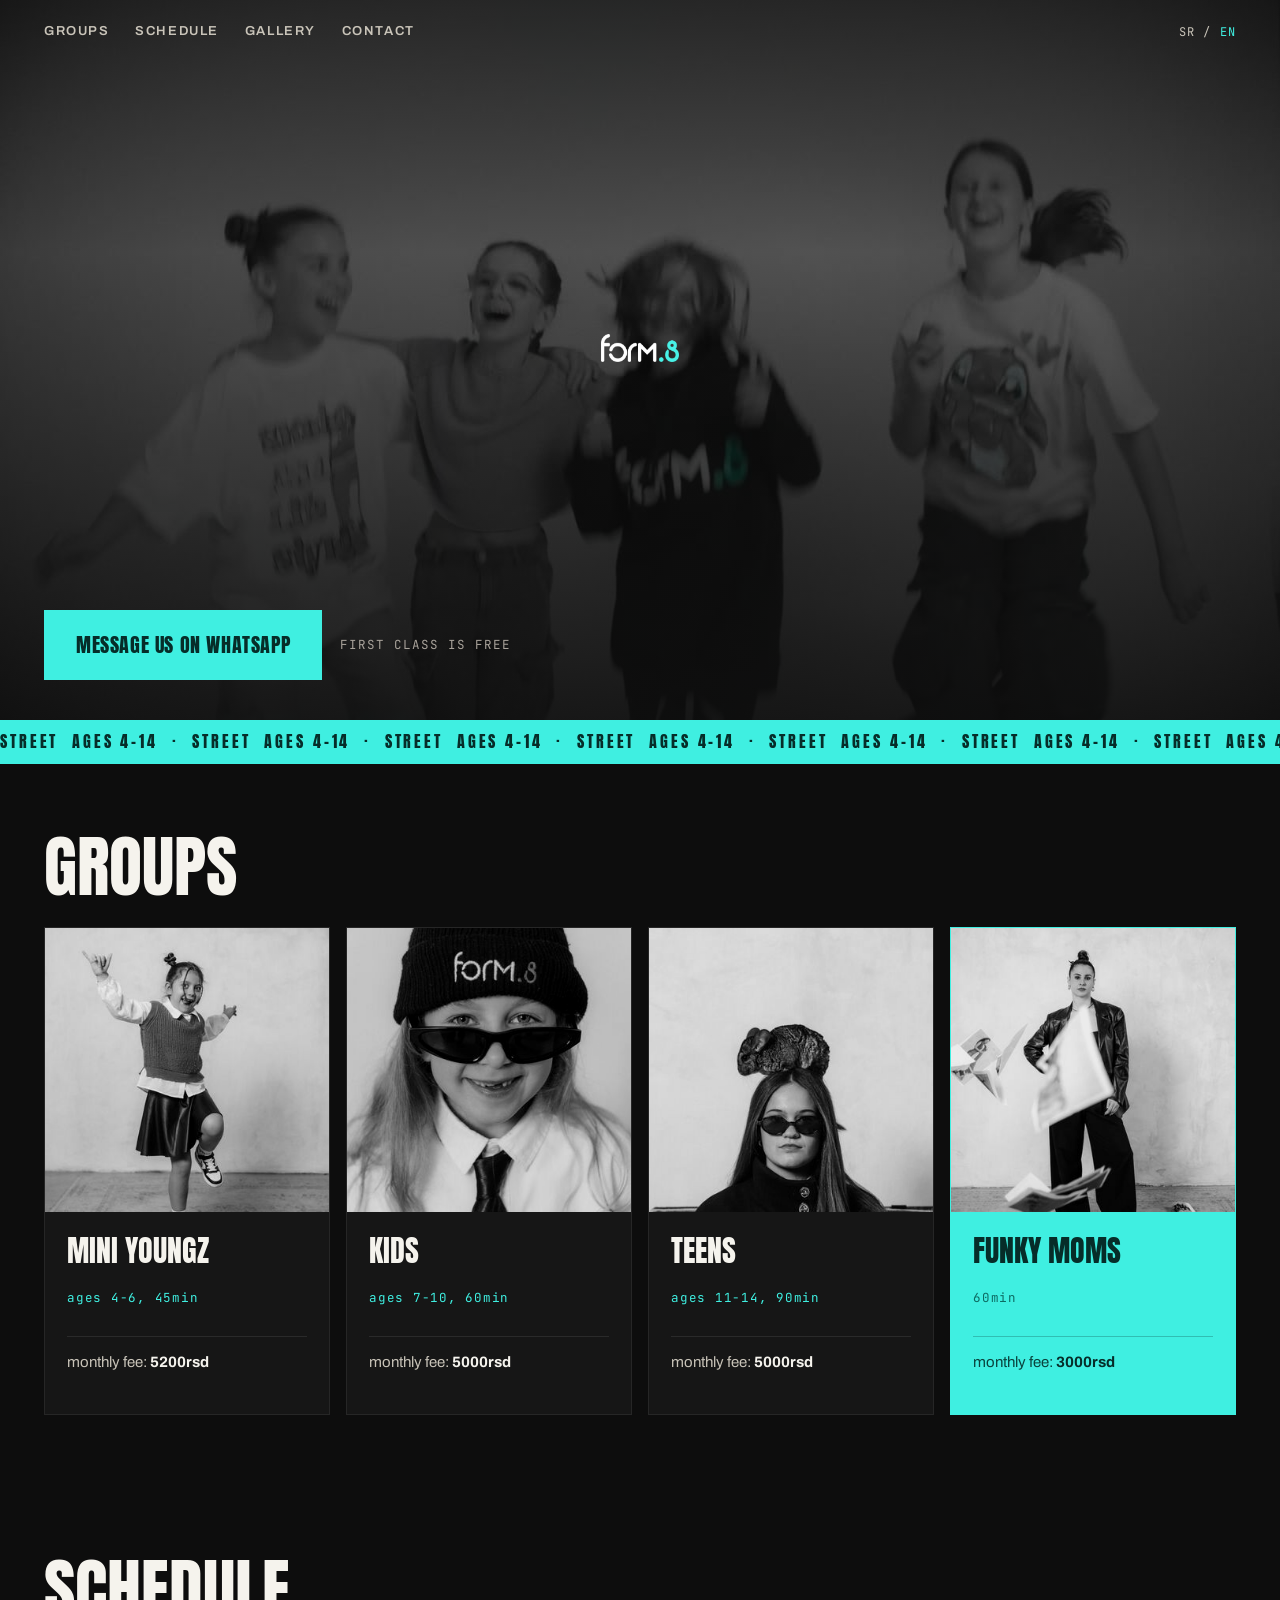
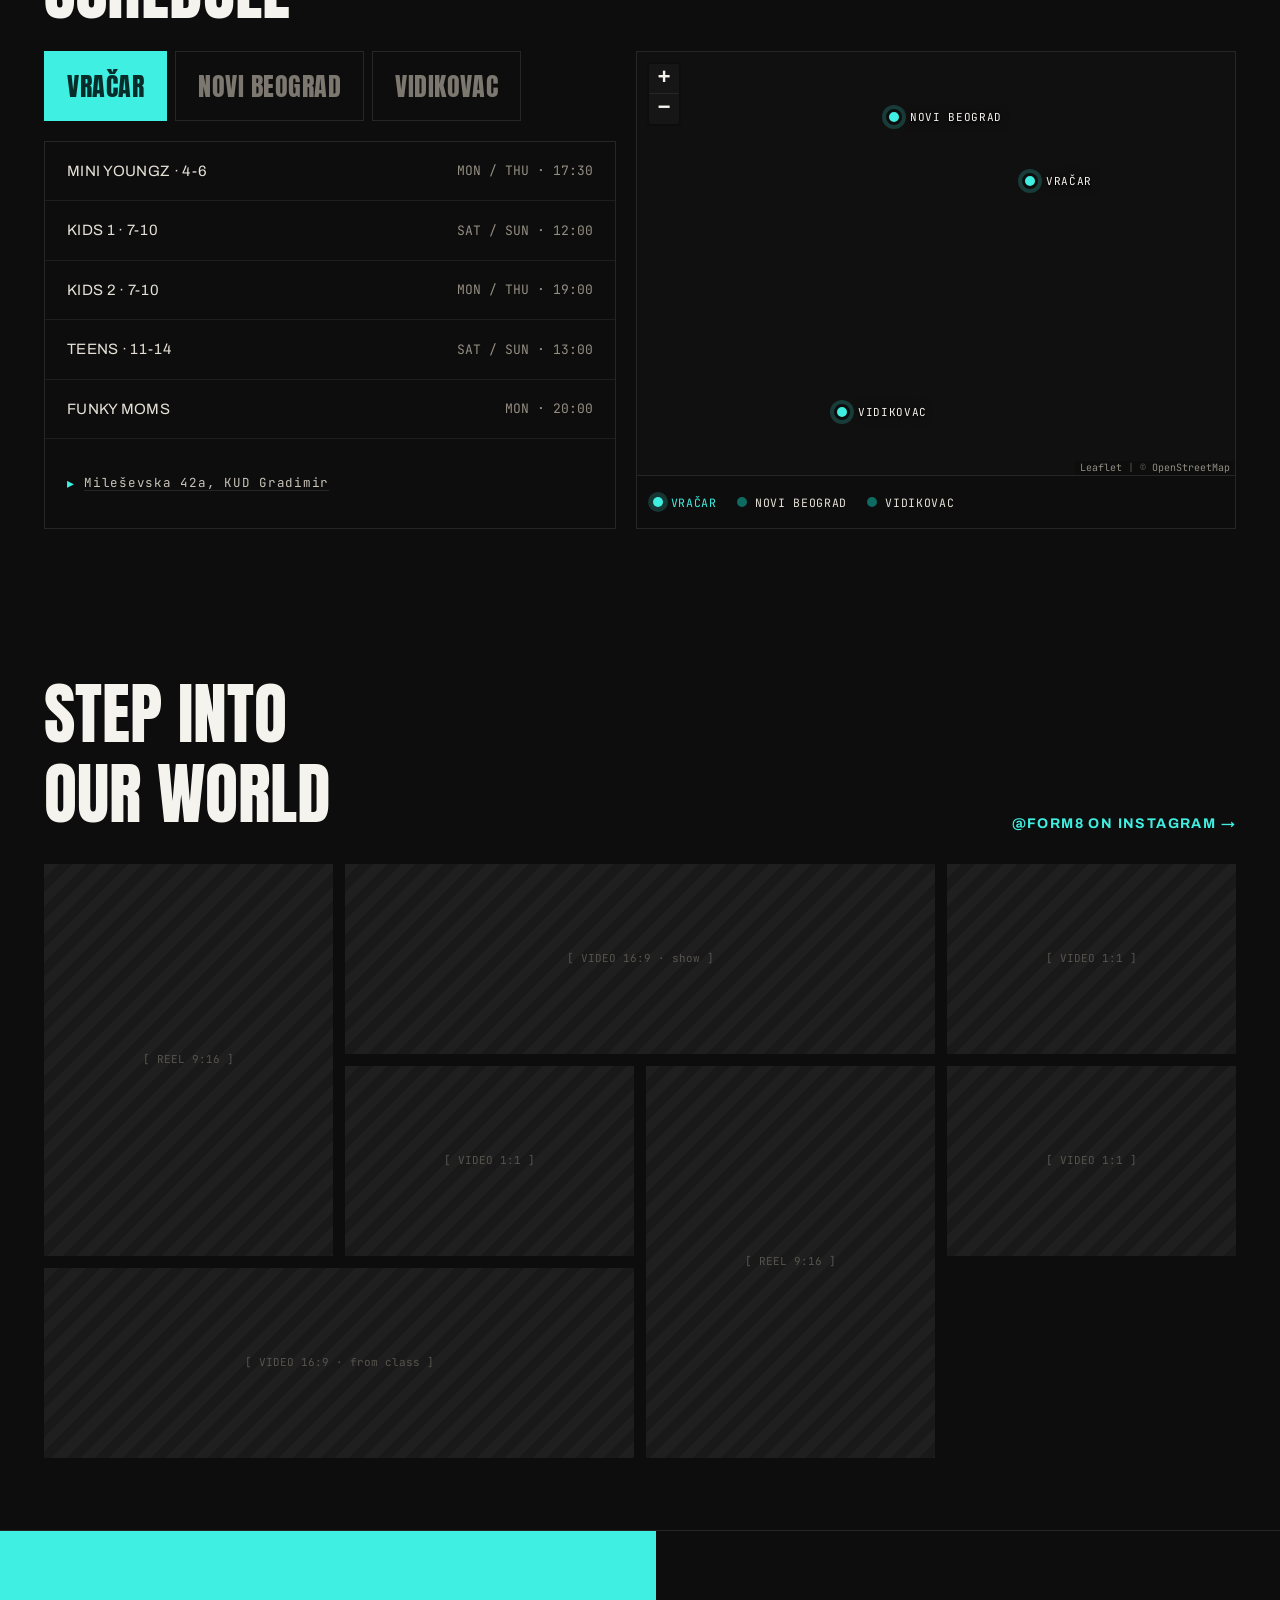
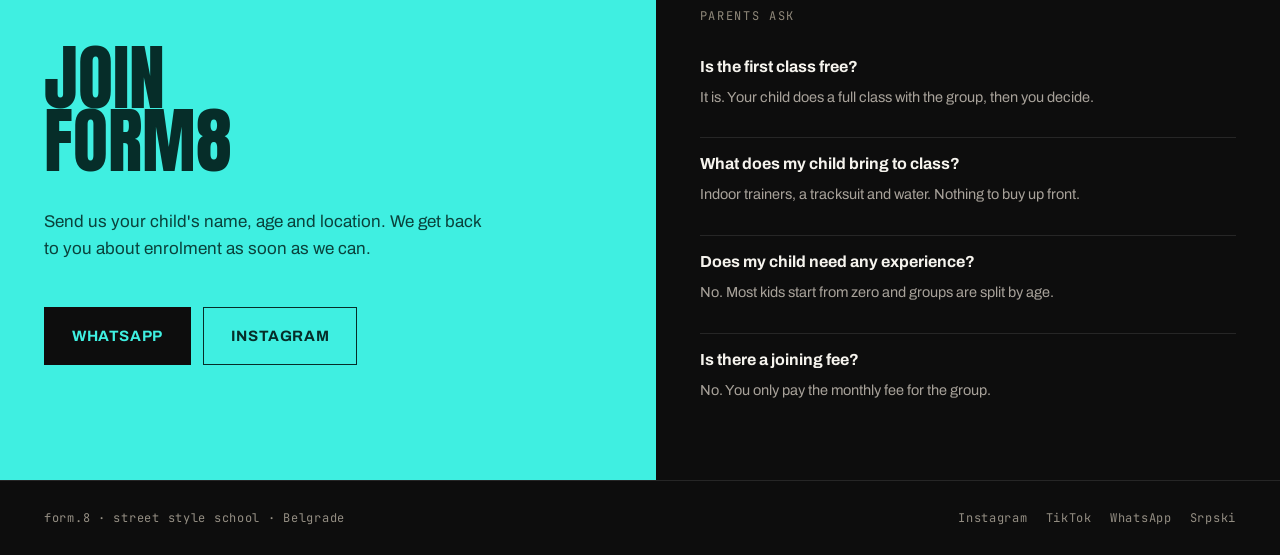
==== commit 8a65cf84: "Mapa lokacija: Leaflet i OpenStreetMap, tačni pinovi Placeholder boks sa tri lažna pina zamenjen pra" ====
--- a/en/index.html
+++ b/en/index.html
@@ -59,6 +59,8 @@
       "name": "form.8 Vračar",
       "parentOrganization": { "@id": "https://lazarilic.github.io/form8/#org" },
       "address": { "@type": "PostalAddress", "streetAddress": "Mileševska 42a", "addressLocality": "Belgrade", "addressRegion": "Vračar", "addressCountry": "RS" },
+      "geo": { "@type": "GeoCoordinates", "latitude": 44.7984713, "longitude": 20.4819718 },
+      "hasMap": "https://maps.app.goo.gl/GxmkrBxJBNB7VgoX9",
       "openingHoursSpecification": [
         { "@type": "OpeningHoursSpecification", "dayOfWeek": ["Monday"], "opens": "17:30", "closes": "21:00" },
         { "@type": "OpeningHoursSpecification", "dayOfWeek": ["Thursday"], "opens": "17:30", "closes": "20:00" },
@@ -71,6 +73,8 @@
       "name": "form.8 Novi Beograd",
       "parentOrganization": { "@id": "https://lazarilic.github.io/form8/#org" },
       "address": { "@type": "PostalAddress", "streetAddress": "Milentija Popovića 1", "addressLocality": "Belgrade", "addressRegion": "Novi Beograd", "addressCountry": "RS" },
+      "geo": { "@type": "GeoCoordinates", "latitude": 44.8140220, "longitude": 20.4352170 },
+      "hasMap": "https://maps.app.goo.gl/BHgirXsrQzGwyJZJ7",
       "openingHoursSpecification": [
         { "@type": "OpeningHoursSpecification", "dayOfWeek": ["Saturday", "Sunday"], "opens": "11:00", "closes": "13:30" }
       ]
@@ -81,6 +85,8 @@
       "name": "form.8 Vidikovac",
       "parentOrganization": { "@id": "https://lazarilic.github.io/form8/#org" },
       "address": { "@type": "PostalAddress", "streetAddress": "Pilota Mihaila Petrovića 75a", "addressLocality": "Belgrade", "addressRegion": "Vidikovac", "addressCountry": "RS" },
+      "geo": { "@type": "GeoCoordinates", "latitude": 44.7421147, "longitude": 20.4173993 },
+      "hasMap": "https://maps.app.goo.gl/mXNb7coaJdxCdDgm6",
       "openingHoursSpecification": [
         { "@type": "OpeningHoursSpecification", "dayOfWeek": ["Wednesday"], "opens": "19:00", "closes": "21:30" },
         { "@type": "OpeningHoursSpecification", "dayOfWeek": ["Saturday"], "opens": "10:00", "closes": "12:30" }
@@ -217,28 +223,35 @@
           <div class="panel__row"><span class="panel__label">KIDS 2 · 7-10</span><span class="panel__time">MON / THU · 19:00</span></div>
           <div class="panel__row"><span class="panel__label">TEENS · 11-14</span><span class="panel__time">SAT / SUN · 13:00</span></div>
           <div class="panel__row"><span class="panel__label">FUNKY MOMS</span><span class="panel__time">MON · 20:00</span></div>
-          <p class="panel__foot"><span aria-hidden="true">▸</span><span class="panel__street">Mileševska 42a, KUD Gradimir</span></p>
+          <p class="panel__foot"><span aria-hidden="true">▸</span><a class="panel__street" href="https://maps.app.goo.gl/GxmkrBxJBNB7VgoX9" target="_blank" rel="noopener">Mileševska 42a, KUD Gradimir</a></p>
         </div>
 
         <div class="panel" role="tabpanel" id="panel-nbgd" aria-labelledby="tab-nbgd" tabindex="0" hidden>
           <div class="panel__row"><span class="panel__label">KIDS · 7-10</span><span class="panel__time">SAT / SUN · 11:00</span></div>
           <div class="panel__row"><span class="panel__label">TEENS · 11-14</span><span class="panel__time">SAT / SUN · 12:00</span></div>
-          <p class="panel__foot"><span aria-hidden="true">▸</span><span class="panel__street">Milentija Popovića 1, Urban Dance Studio</span></p>
+          <p class="panel__foot"><span aria-hidden="true">▸</span><a class="panel__street" href="https://maps.app.goo.gl/BHgirXsrQzGwyJZJ7" target="_blank" rel="noopener">Milentija Popovića 1, Urban Dance Studio</a></p>
         </div>
 
         <div class="panel" role="tabpanel" id="panel-vidikovac" aria-labelledby="tab-vidikovac" tabindex="0" hidden>
           <div class="panel__row"><span class="panel__label">KIDS · 7-10</span><span class="panel__time">WED 19:00 / SAT 10:00</span></div>
           <div class="panel__row"><span class="panel__label">TEENS · 11-14</span><span class="panel__time">WED 20:00 / SAT 11:00</span></div>
-          <p class="panel__foot"><span aria-hidden="true">▸</span><span class="panel__street">Pilota Mihaila Petrovića 75a</span></p>
+          <p class="panel__foot"><span aria-hidden="true">▸</span><a class="panel__street" href="https://maps.app.goo.gl/mXNb7coaJdxCdDgm6" target="_blank" rel="noopener">Pilota Mihaila Petrovića 75a</a></p>
         </div>
       </div>
 
-      <div class="map">
-        <div class="map__grid"></div>
-        <p class="map__note">[ MAP · 3 PINS ]</p>
-        <a class="map__pin map__pin--1" href="#panel-vracar" data-loc="0">VRAČAR</a>
-        <a class="map__pin map__pin--2" href="#panel-nbgd" data-loc="1">NOVI BEOGRAD</a>
-        <a class="map__pin map__pin--3" href="#panel-vidikovac" data-loc="2">VIDIKOVAC</a>
+      <div class="map" data-map data-leaflet="../assets/vendor/leaflet/" data-cta="Open in Google Maps">
+        <div class="map__canvas">
+          <div class="map__grid"></div>
+          <p class="map__note">[ MAP ]</p>
+        </div>
+        <ul class="map__legend" aria-label="Locations on the map">
+          <li><a class="map__pin" href="#panel-vracar" data-loc="0"
+                 data-lat="44.7984713" data-lng="20.4819718" data-address="Mileševska 42a, KUD Gradimir" data-url="https://maps.app.goo.gl/GxmkrBxJBNB7VgoX9">Vračar</a></li>
+          <li><a class="map__pin" href="#panel-nbgd" data-loc="1"
+                 data-lat="44.8140220" data-lng="20.4352170" data-address="Milentija Popovića 1, Urban Dance Studio" data-url="https://maps.app.goo.gl/BHgirXsrQzGwyJZJ7">Novi Beograd</a></li>
+          <li><a class="map__pin" href="#panel-vidikovac" data-loc="2"
+                 data-lat="44.7421147" data-lng="20.4173993" data-address="Pilota Mihaila Petrovića 75a" data-url="https://maps.app.goo.gl/mXNb7coaJdxCdDgm6">Vidikovac</a></li>
+        </ul>
       </div>
 
     </div>
--- a/assets/css/site.css
+++ b/assets/css/site.css
@@ -280,13 +280,21 @@
   display: flex; align-items: center; gap: 10px;
 }
 .panel__foot span:first-child { color: var(--acid); font-size: 14px; }
-.panel__street { font-family: var(--mono); font-size: 12.5px; color: var(--text); letter-spacing: .06em; }
+.panel__street {
+  font-family: var(--mono); font-size: 12.5px; color: var(--text); letter-spacing: .06em;
+  text-decoration: underline; text-underline-offset: 3px; text-decoration-color: var(--line);
+}
+.panel__street:hover { color: var(--acid); text-decoration-color: var(--acid-dim); }
 
 .map {
-  position: relative; min-height: 420px;
+  position: relative;
+  display: grid;
+  grid-template-rows: 1fr auto;
+  min-height: 420px;
+  border: 1px solid var(--line);
   background: repeating-linear-gradient(135deg, #191919 0 12px, #141414 12px 24px);
-  border: 1px solid var(--line);
-}
+}
+.map__canvas { position: relative; min-height: 340px; background: #101010; }
 .map__grid {
   position: absolute; inset: 0;
   background:
@@ -298,20 +306,85 @@
   font-family: var(--mono); font-size: 11px;
   color: var(--text-faint); letter-spacing: .1em;
 }
+
+.map__legend {
+  display: flex; flex-wrap: wrap; gap: 10px 20px;
+  margin: 0; padding: 14px 16px; list-style: none;
+  background: var(--ink); border-top: 1px solid var(--line);
+}
 .map__pin {
-  position: absolute;
-  display: flex; align-items: center; gap: 8px;
-  font-family: var(--mono); font-size: 11.5px; color: #e4e0d6;
+  display: inline-flex; align-items: center; gap: 8px;
+  font-family: var(--mono); font-size: 11.5px; letter-spacing: .06em;
+  text-transform: uppercase; color: #e4e0d6;
 }
 .map__pin::before {
-  content: ""; width: 14px; height: 14px; border-radius: 50%;
-  background: var(--acid); box-shadow: 0 0 0 6px rgba(63,239,225,.18);
-  flex: none;
+  content: ""; width: 10px; height: 10px; border-radius: 50%;
+  background: var(--acid-dim); flex: none;
 }
 .map__pin:hover { color: var(--acid); }
-.map__pin--1 { top: 34%; left: 58%; }
-.map__pin--2 { top: 24%; left: 22%; }
-.map__pin--3 { top: 70%; left: 38%; }
+.map__pin[aria-current="true"] { color: var(--acid); }
+.map__pin[aria-current="true"]::before {
+  background: var(--acid); box-shadow: 0 0 0 5px rgba(63,239,225,.18);
+}
+
+/* Leaflet, prilagodjen tamnoj temi.
+   leaflet.css se ubacuje iz JS-a, dakle posle ovog fajla, pa svako pravilo
+   ide kroz .map da bi bilo specificnije od Leafletovog. */
+
+/* OSM tajlovi su svetli, filter ih obrce u tamne. Markeri, kontrole i popup
+   su u drugim panama, filter ih ne dira. */
+.map .leaflet-tile-pane {
+  filter: invert(1) hue-rotate(180deg) brightness(.88) contrast(.8) grayscale(.75);
+}
+
+.map .leaflet-container {
+  background: #101010;
+  font-family: var(--body); font-size: 13px;
+}
+.map .leaflet-container a { color: var(--acid); }
+.map .leaflet-bar { border: 0; box-shadow: none; }
+.map .leaflet-bar a, .map .leaflet-bar a:hover {
+  background: #161616; color: var(--paper);
+  border-bottom-color: var(--line);
+}
+.map .leaflet-bar a:hover { color: var(--acid); }
+.map .leaflet-bar a.leaflet-disabled { background: #121212; color: var(--text-faint); }
+.map .leaflet-container .leaflet-control-attribution {
+  background: rgba(13,13,13,.82); color: var(--text-faint);
+  font-family: var(--mono); font-size: 10px;
+}
+.map .leaflet-control-attribution a { color: var(--text-dim); }
+
+.map .map__marker { background: none; border: 0; }
+.map__marker__dot {
+  position: absolute; top: 0; left: 0;
+  width: 16px; height: 16px; border-radius: 50%;
+  background: var(--acid); border: 3px solid var(--ink);
+  box-shadow: 0 0 0 4px rgba(63,239,225,.2);
+}
+.map__marker__label {
+  position: absolute; top: 50%; left: 24px; transform: translateY(-50%);
+  white-space: nowrap;
+  font-family: var(--mono); font-size: 11px; letter-spacing: .06em;
+  text-transform: uppercase; color: var(--paper);
+  text-shadow: 0 1px 3px #000, 0 0 10px #000;
+}
+.map__marker:hover .map__marker__label { color: var(--acid); }
+
+.map .leaflet-popup-content-wrapper, .map .leaflet-popup-tip {
+  background: var(--ink-2); color: var(--paper);
+  border: 1px solid var(--line); border-radius: 0;
+  box-shadow: 0 12px 30px rgba(0,0,0,.5);
+}
+.map .leaflet-popup-content { margin: 12px 14px; }
+.map .leaflet-popup-close-button { color: var(--text-dim); }
+.map .leaflet-popup-close-button:hover { color: var(--acid); }
+.map__pop-name {
+  display: block; font-family: var(--mono); font-size: 12px; font-weight: 400;
+  letter-spacing: .06em; text-transform: uppercase; color: var(--acid);
+}
+.map__pop-addr { display: block; margin: 4px 0 8px; color: var(--text); }
+.map__pop-link { font-size: 12.5px; text-decoration: underline; text-underline-offset: 3px; }
 
 /* ---------- galerija ---------- */
 
@@ -389,7 +462,8 @@
 
 @media (max-width: 1040px) {
   .schedule { grid-template-columns: 1fr; }
-  .map { min-height: 300px; }
+  .map { min-height: 340px; }
+  .map__canvas { min-height: 300px; }
   .outro { grid-template-columns: 1fr; }
   .gallery { grid-auto-rows: 150px; }
 }
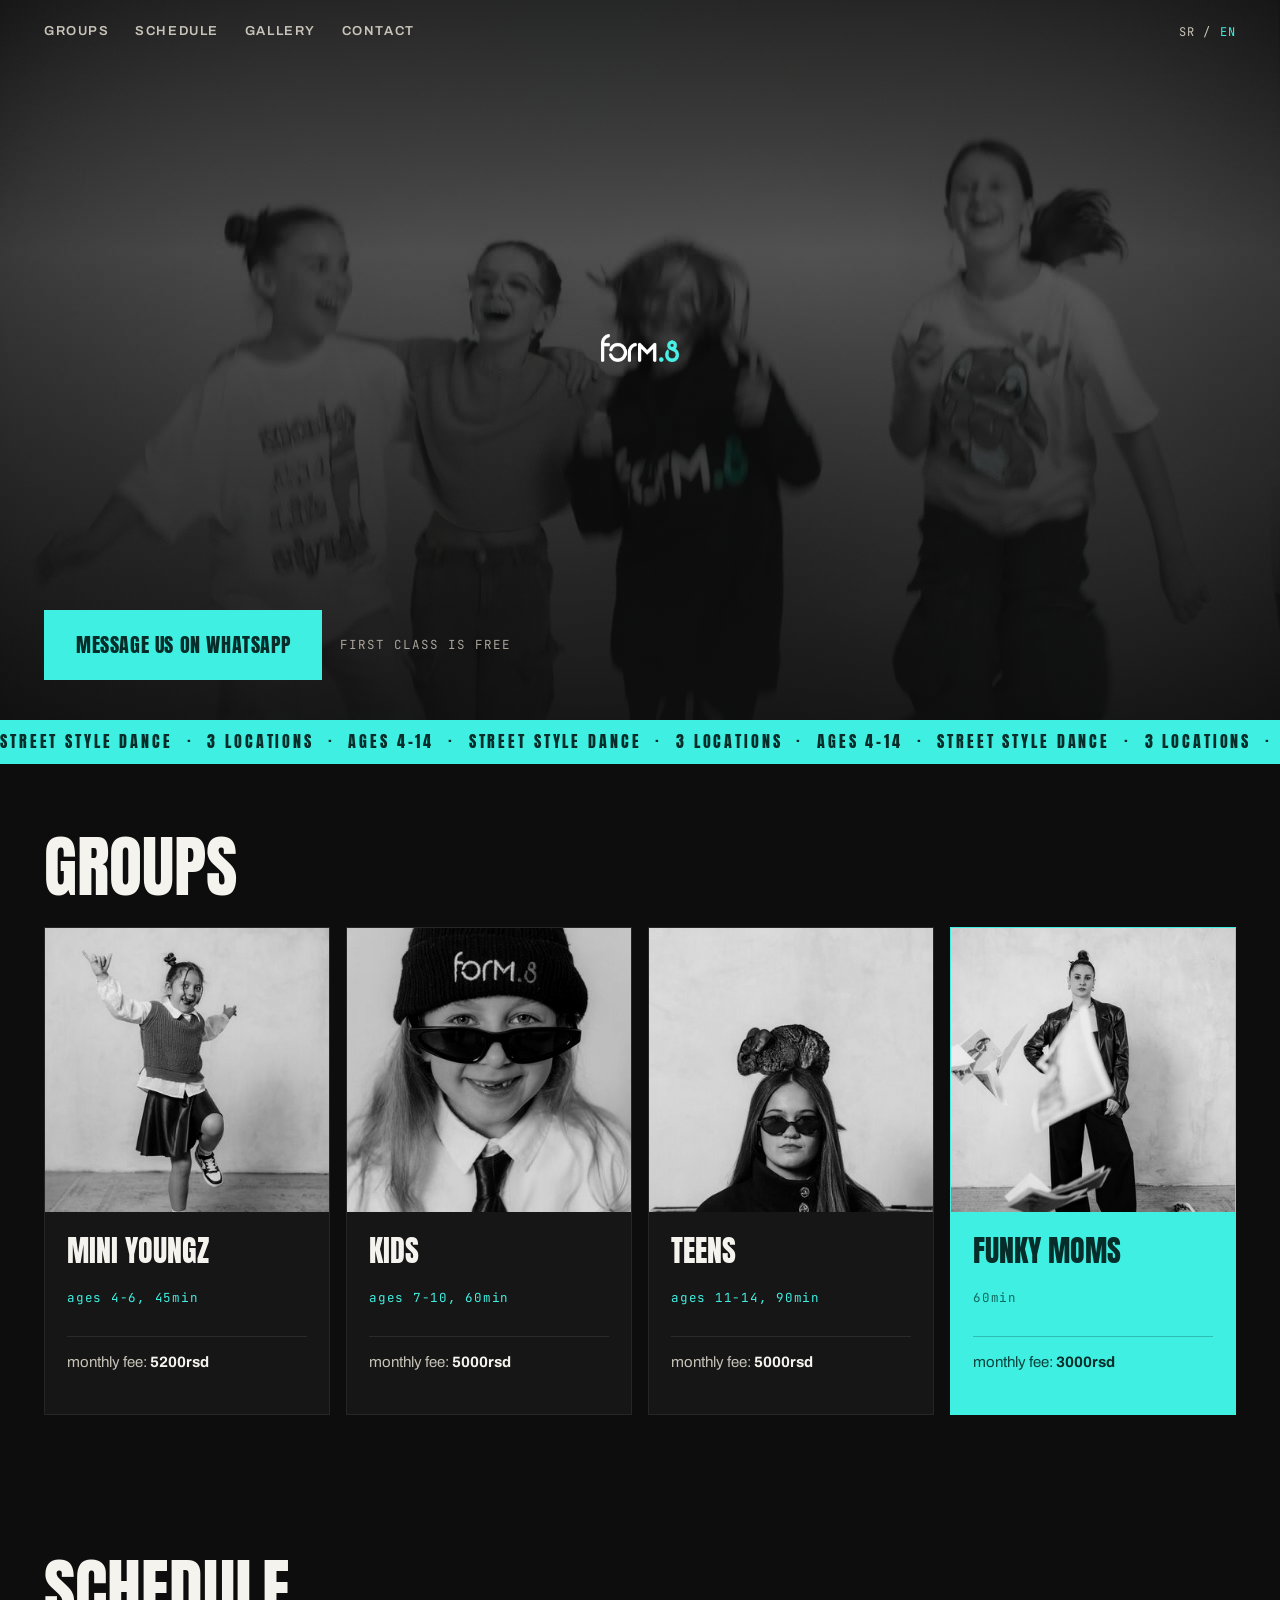
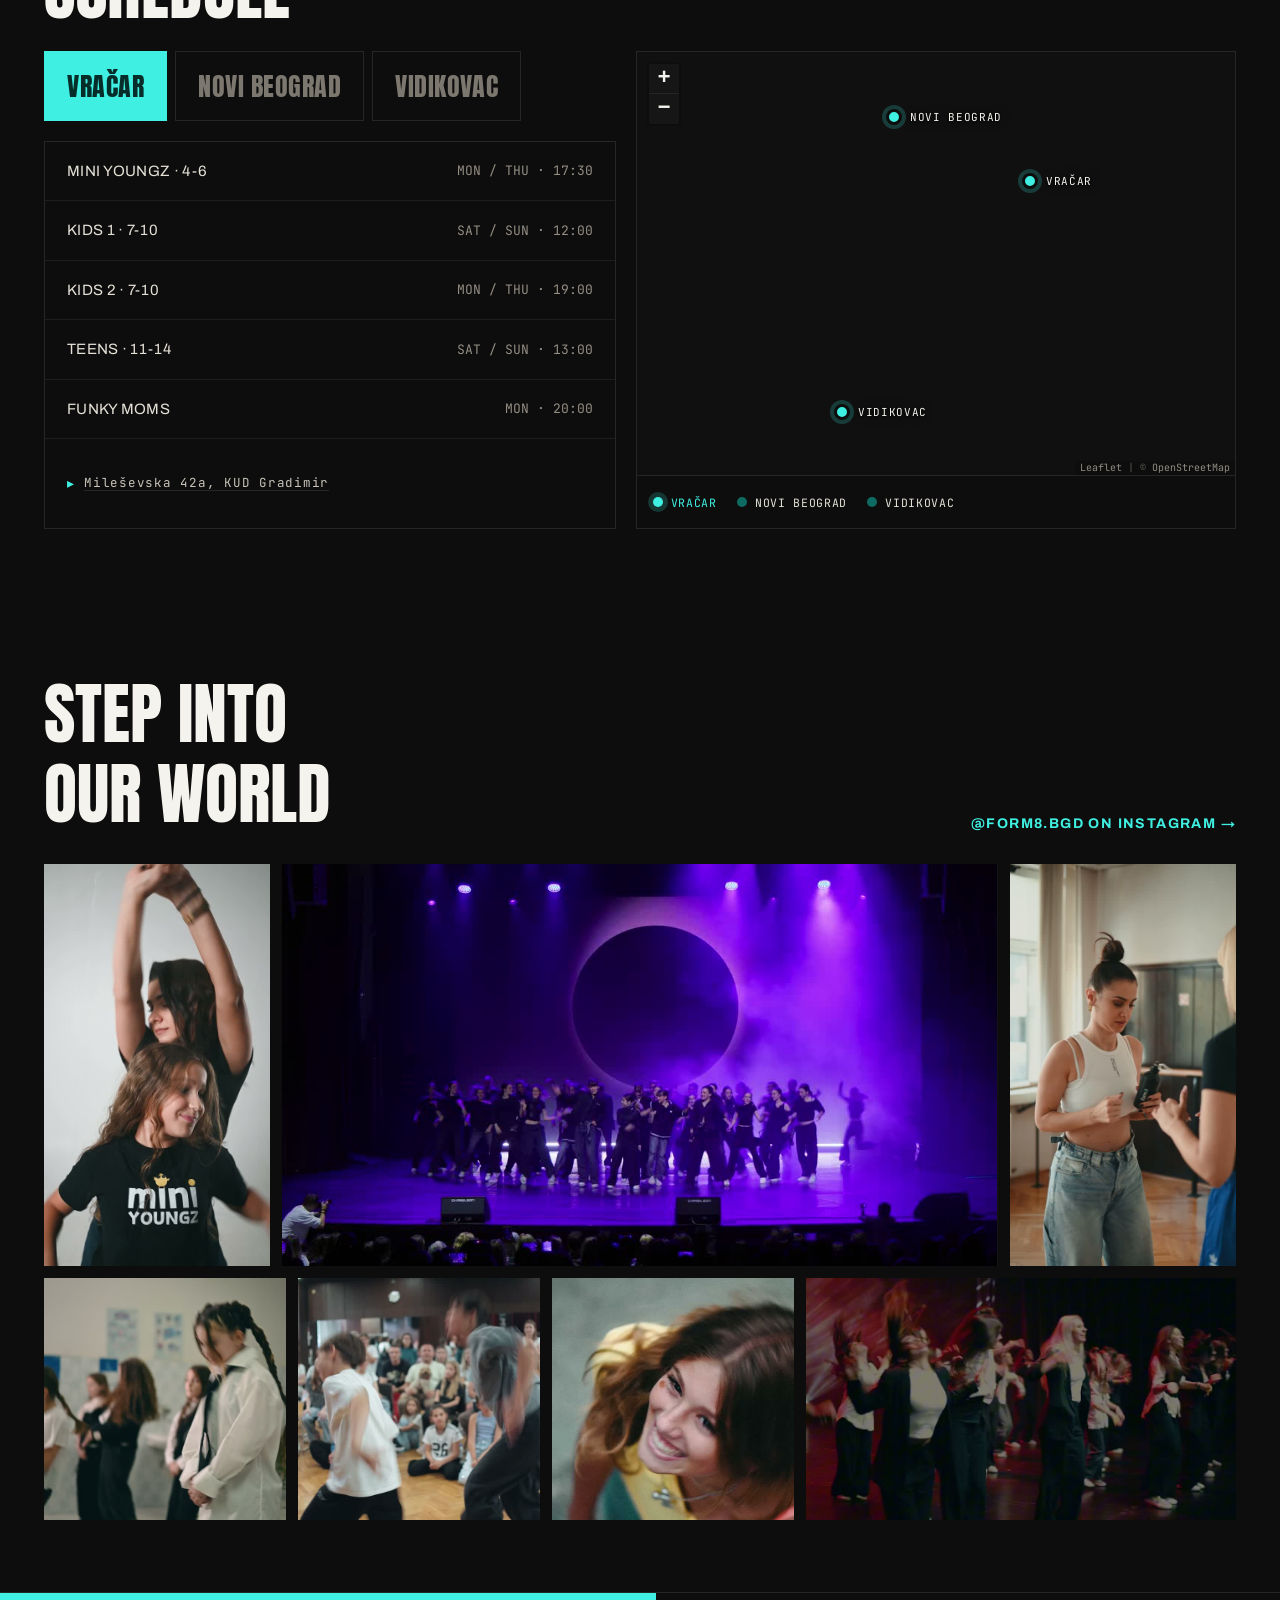
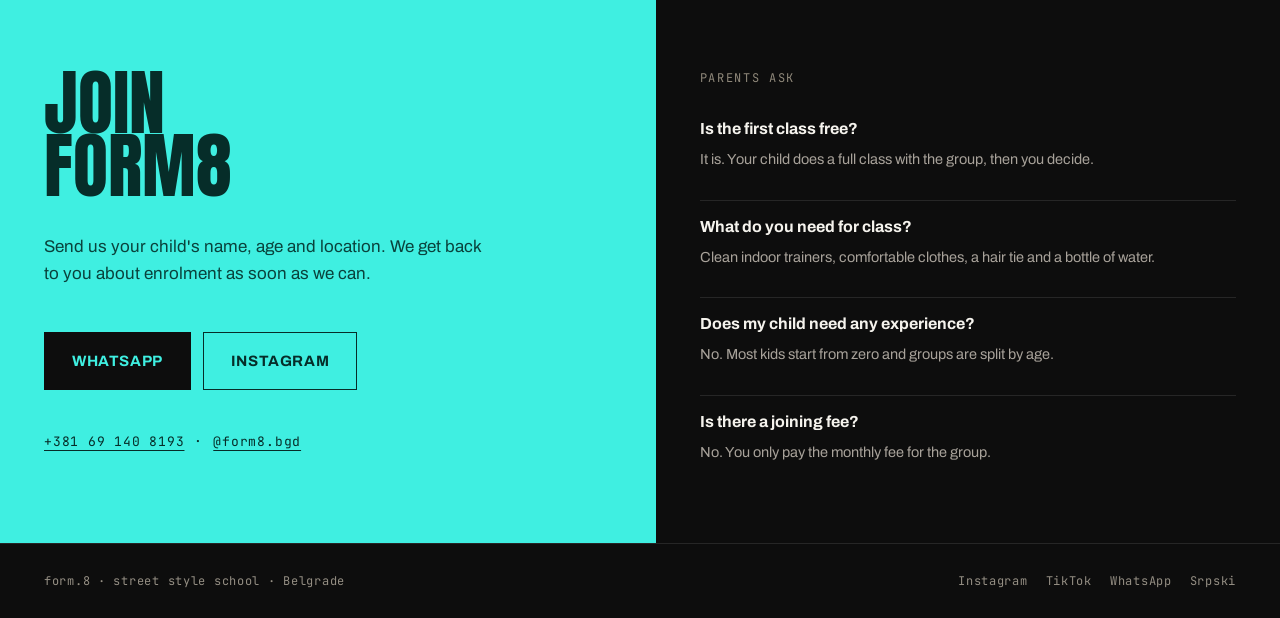
==== commit 762c45bb: "Klipovi u galeriji, pravi Instagram i WhatsApp, nova traka Sedam klipova iz Drive foldera u sekciju " ====
--- a/en/index.html
+++ b/en/index.html
@@ -43,7 +43,8 @@
       "name": "form.8",
       "url": "https://lazarilic.github.io/form8/",
       "logo": "https://lazarilic.github.io/form8/assets/img/brand/form8-logo.png",
-      "sameAs": ["https://www.instagram.com/form8/", "https://www.tiktok.com/@form8"]
+      "telephone": "+381691408193",
+      "sameAs": ["https://www.instagram.com/form8.bgd/", "https://www.tiktok.com/@form8"]
     },
     {
       "@type": "WebSite",
@@ -98,7 +99,7 @@
       "inLanguage": "en",
       "mainEntity": [
         { "@type": "Question", "name": "Is the first class free?", "acceptedAnswer": { "@type": "Answer", "text": "It is. Your child does a full class with the group, then you decide." } },
-        { "@type": "Question", "name": "What does my child bring to class?", "acceptedAnswer": { "@type": "Answer", "text": "Indoor trainers, a tracksuit and water. Nothing to buy up front." } },
+        { "@type": "Question", "name": "What do you need for class?", "acceptedAnswer": { "@type": "Answer", "text": "Clean indoor trainers, comfortable clothes, a hair tie and a bottle of water." } },
         { "@type": "Question", "name": "Does my child need any experience?", "acceptedAnswer": { "@type": "Answer", "text": "No. Most kids start from zero and groups are split by age." } },
         { "@type": "Question", "name": "Is there a joining fee?", "acceptedAnswer": { "@type": "Answer", "text": "No. You only pay the monthly fee for the group." } }
       ]
@@ -140,13 +141,13 @@
   </h1>
 
   <div class="hero__cta">
-    <a class="btn btn--acid btn--display" href="https://wa.me/381600000000?text=Hi%20form.8%2C%20I%27d%20like%20a%20trial%20class" rel="noopener">Message us on WhatsApp</a>
+    <a class="btn btn--acid btn--display" href="https://wa.me/381691408193?text=Hi%20form.8%2C%20I%27d%20like%20a%20trial%20class" rel="noopener">Message us on WhatsApp</a>
     <span class="hero__free">FIRST CLASS IS FREE</span>
   </div>
 </header>
 
 <div class="marquee" aria-hidden="true">
-  <div class="marquee__track">STREET&nbsp;&nbsp;AGES 4-14&nbsp;&nbsp;·&nbsp;&nbsp;STREET&nbsp;&nbsp;AGES 4-14&nbsp;&nbsp;·&nbsp;&nbsp;STREET&nbsp;&nbsp;AGES 4-14&nbsp;&nbsp;·&nbsp;&nbsp;STREET&nbsp;&nbsp;AGES 4-14&nbsp;&nbsp;·&nbsp;&nbsp;STREET&nbsp;&nbsp;AGES 4-14&nbsp;&nbsp;·&nbsp;&nbsp;STREET&nbsp;&nbsp;AGES 4-14&nbsp;&nbsp;·&nbsp;&nbsp;STREET&nbsp;&nbsp;AGES 4-14&nbsp;&nbsp;·&nbsp;&nbsp;STREET&nbsp;&nbsp;AGES 4-14&nbsp;&nbsp;·&nbsp;&nbsp;</div>
+  <div class="marquee__track">Street style dance&nbsp;&nbsp;·&nbsp;&nbsp;3 locations&nbsp;&nbsp;·&nbsp;&nbsp;ages 4-14&nbsp;&nbsp;·&nbsp;&nbsp;Street style dance&nbsp;&nbsp;·&nbsp;&nbsp;3 locations&nbsp;&nbsp;·&nbsp;&nbsp;ages 4-14&nbsp;&nbsp;·&nbsp;&nbsp;Street style dance&nbsp;&nbsp;·&nbsp;&nbsp;3 locations&nbsp;&nbsp;·&nbsp;&nbsp;ages 4-14&nbsp;&nbsp;·&nbsp;&nbsp;Street style dance&nbsp;&nbsp;·&nbsp;&nbsp;3 locations&nbsp;&nbsp;·&nbsp;&nbsp;ages 4-14&nbsp;&nbsp;·&nbsp;&nbsp;</div>
 </div>
 
 <main id="main">
@@ -260,16 +261,62 @@
   <section class="section wrap" id="gallery" aria-labelledby="gallery-h">
     <div class="section__head">
       <h2 class="h2 h2--tall" id="gallery-h">Step into<br>our world</h2>
-      <a class="section__link" href="https://www.instagram.com/form8/" rel="noopener">@form8 on Instagram →</a>
+      <a class="section__link" href="https://www.instagram.com/form8.bgd/" rel="noopener">@form8.bgd on Instagram →</a>
     </div>
     <div class="gallery">
-      <div class="ph gallery__tall">[ REEL 9:16 ]</div>
-      <div class="ph gallery__wide">[ VIDEO 16:9 · show ]</div>
-      <div class="ph">[ VIDEO 1:1 ]</div>
-      <div class="ph">[ VIDEO 1:1 ]</div>
-      <div class="ph gallery__tall">[ REEL 9:16 ]</div>
-      <div class="ph">[ VIDEO 1:1 ]</div>
-      <div class="ph gallery__wide">[ VIDEO 16:9 · from class ]</div>
+      <div class="gallery__band">
+        <div class="gallery__item gallery__item--9x16">
+          <video class="gallery__video" data-clip
+                 data-src="../assets/video/gallery/upis-540.mp4"
+                 poster="../assets/img/gallery/upis-540.jpg"
+                 width="540" height="960"
+                 muted loop playsinline preload="none" aria-label="Mini Youngz dancers filming the sign-up clip for season 10"></video>
+        </div>
+        <div class="gallery__item gallery__item--16x9">
+          <video class="gallery__video" data-clip
+                 data-src="../assets/video/gallery/party-960.mp4"
+                 poster="../assets/img/gallery/party-960.jpg"
+                 width="960" height="540"
+                 muted loop playsinline preload="none" aria-label="form.8 on the big stage, the whole school performing"></video>
+        </div>
+        <div class="gallery__item gallery__item--9x16">
+          <video class="gallery__video" data-clip
+                 data-src="../assets/video/gallery/toddlerography-540.mp4"
+                 poster="../assets/img/gallery/toddlerography-540.jpg"
+                 width="540" height="960"
+                 muted loop playsinline preload="none" aria-label="Coaches in the studio during a Toddlerography class"></video>
+        </div>
+      </div>
+      <div class="gallery__band">
+        <div class="gallery__item gallery__item--1x1">
+          <video class="gallery__video" data-clip
+                 data-src="../assets/video/gallery/skola-640.mp4"
+                 poster="../assets/img/gallery/skola-640.jpg"
+                 width="640" height="640"
+                 muted loop playsinline preload="none" aria-label="Kids dancing in a school hallway"></video>
+        </div>
+        <div class="gallery__item gallery__item--1x1">
+          <video class="gallery__video" data-clip
+                 data-src="../assets/video/gallery/battle-640.mp4"
+                 poster="../assets/img/gallery/battle-640.jpg"
+                 width="640" height="640"
+                 muted loop playsinline preload="none" aria-label="A form.8 dance battle, two dancers in front of the crowd"></video>
+        </div>
+        <div class="gallery__item gallery__item--1x1">
+          <video class="gallery__video" data-clip
+                 data-src="../assets/video/gallery/promo-640.mp4"
+                 poster="../assets/img/gallery/promo-640.jpg"
+                 width="640" height="640"
+                 muted loop playsinline preload="none" aria-label="A form.8 dancer on the season 9 promo shoot"></video>
+        </div>
+        <div class="gallery__item gallery__item--16x9">
+          <video class="gallery__video" data-clip
+                 data-src="../assets/video/gallery/za-anu-960.mp4"
+                 poster="../assets/img/gallery/za-anu-960.jpg"
+                 width="960" height="540"
+                 muted loop playsinline preload="none" aria-label="The Za Anu show, a group on stage under the lights"></video>
+        </div>
+      </div>
     </div>
   </section>
 
@@ -278,9 +325,14 @@
       <h2 class="outro__title" id="contact-h">Join<br>Form8</h2>
       <p class="outro__lead">Send us your child's name, age and location. We get back to you about enrolment as soon as we can.</p>
       <div class="outro__buttons">
-        <a class="btn btn--ink" href="https://wa.me/381600000000?text=Hi%20form.8%2C%20I%27d%20like%20a%20trial%20class" rel="noopener">WhatsApp</a>
-        <a class="btn btn--ghost" href="https://www.instagram.com/form8/" rel="noopener">Instagram</a>
-      </div>
+        <a class="btn btn--ink" href="https://wa.me/381691408193?text=Hi%20form.8%2C%20I%27d%20like%20a%20trial%20class" rel="noopener">WhatsApp</a>
+        <a class="btn btn--ghost" href="https://www.instagram.com/form8.bgd/" rel="noopener">Instagram</a>
+      </div>
+      <p class="outro__contact">
+        <a href="https://wa.me/381691408193" rel="noopener">+381 69 140 8193</a>
+        <span aria-hidden="true">·</span>
+        <a href="https://www.instagram.com/form8.bgd/" rel="noopener">@form8.bgd</a>
+      </p>
     </div>
 
     <div class="outro__faq">
@@ -291,8 +343,8 @@
           <p class="faq__a">It is. Your child does a full class with the group, then you decide.</p>
         </div>
         <div class="faq__item">
-          <h3 class="faq__q">What does my child bring to class?</h3>
-          <p class="faq__a">Indoor trainers, a tracksuit and water. Nothing to buy up front.</p>
+          <h3 class="faq__q">What do you need for class?</h3>
+          <p class="faq__a">Clean indoor trainers, comfortable clothes, a hair tie and a bottle of water.</p>
         </div>
         <div class="faq__item">
           <h3 class="faq__q">Does my child need any experience?</h3>
@@ -311,14 +363,14 @@
 <footer class="footer">
   <span>form.8 · street style school · Belgrade</span>
   <div class="footer__links">
-    <a href="https://www.instagram.com/form8/" rel="noopener">Instagram</a>
+    <a href="https://www.instagram.com/form8.bgd/" rel="noopener">Instagram</a>
     <a href="https://www.tiktok.com/@form8" rel="noopener">TikTok</a>
-    <a href="https://wa.me/381600000000" rel="noopener">WhatsApp</a>
+    <a href="https://wa.me/381691408193" rel="noopener">WhatsApp</a>
     <a href="../" hreflang="sr">Srpski</a>
   </div>
 </footer>
 
-<a class="sticky-cta" href="https://wa.me/381600000000?text=Hi%20form.8%2C%20I%27d%20like%20a%20trial%20class" rel="noopener">Trial class on WhatsApp</a>
+<a class="sticky-cta" href="https://wa.me/381691408193?text=Hi%20form.8%2C%20I%27d%20like%20a%20trial%20class" rel="noopener">Trial class on WhatsApp</a>
 
 <script src="../assets/js/site.js" defer></script>
 </body>
--- a/assets/css/site.css
+++ b/assets/css/site.css
@@ -388,15 +388,27 @@
 
 /* ---------- galerija ---------- */
 
-.gallery {
-  display: grid;
-  grid-template-columns: repeat(4, 1fr);
-  grid-auto-rows: 190px;
-  gap: 12px;
-}
-.gallery .ph { background: repeating-linear-gradient(135deg, #1f1f1f 0 10px, #191919 10px 20px); }
-.gallery__tall { grid-row: span 2; }
-.gallery__wide { grid-column: span 2; }
+/* Traka po traka. U traci je flex-grow jednak odnosu stranica, pa su svi
+   klipovi u traci iste visine, a svaki zadrzava svoj kadar bez isecanja. */
+.gallery { display: flex; flex-direction: column; gap: 12px; }
+.gallery__band { display: flex; gap: 12px; }
+.gallery__item {
+  flex-grow: var(--ar); flex-shrink: 1; flex-basis: 0;
+  min-width: 0;
+  aspect-ratio: var(--ar);
+  position: relative;
+  overflow: hidden;
+  background: #141414;
+}
+.gallery__item--9x16 { --ar: 0.5625; }
+.gallery__item--1x1  { --ar: 1; }
+.gallery__item--16x9 { --ar: 1.7778; }
+.gallery__video {
+  position: absolute; inset: 0;
+  width: 100%; height: 100%;
+  object-fit: cover;
+  display: block;
+}
 
 /* ---------- dno: CTA + FAQ ---------- */
 
@@ -416,6 +428,14 @@
   line-height: .88; text-transform: uppercase;
 }
 .outro__lead { font-size: 17px; line-height: 1.55; color: var(--acid-mid); max-width: 440px; }
+.outro__contact {
+  margin-top: 22px;
+  font-family: var(--mono); font-size: 13px;
+  letter-spacing: .06em;
+  display: flex; flex-wrap: wrap; gap: 10px;
+}
+.outro__contact a { text-decoration: underline; text-underline-offset: 4px; }
+.outro__contact a:hover { text-decoration: none; }
 .outro__buttons { display: flex; flex-wrap: wrap; gap: 12px; margin-top: 8px; }
 
 .outro__faq {
@@ -465,7 +485,7 @@
   .map { min-height: 340px; }
   .map__canvas { min-height: 300px; }
   .outro { grid-template-columns: 1fr; }
-  .gallery { grid-auto-rows: 150px; }
+  .gallery__band { gap: 10px; }
 }
 
 @media (max-width: 720px) {
@@ -473,8 +493,9 @@
   .hero { padding: 132px var(--pad) 124px; min-height: 600px; }
   .hero__note { display: none; }
   .hero__cta { left: var(--pad); right: var(--pad); bottom: 28px; }
-  .gallery { grid-template-columns: repeat(2, 1fr); grid-auto-rows: 160px; }
-  .gallery__wide { grid-column: span 2; }
+  /* Uspravno slaganje: flex-basis vise ne sme da odredjuje visinu, nju daje aspect-ratio. */
+  .gallery__band { flex-direction: column; }
+  .gallery__item { flex: none; width: 100%; max-height: 76vh; }
   .panel__row { flex-direction: column; align-items: flex-start; gap: 4px; }
   .panel__time { text-align: left; }
   .sticky-cta { display: block; }
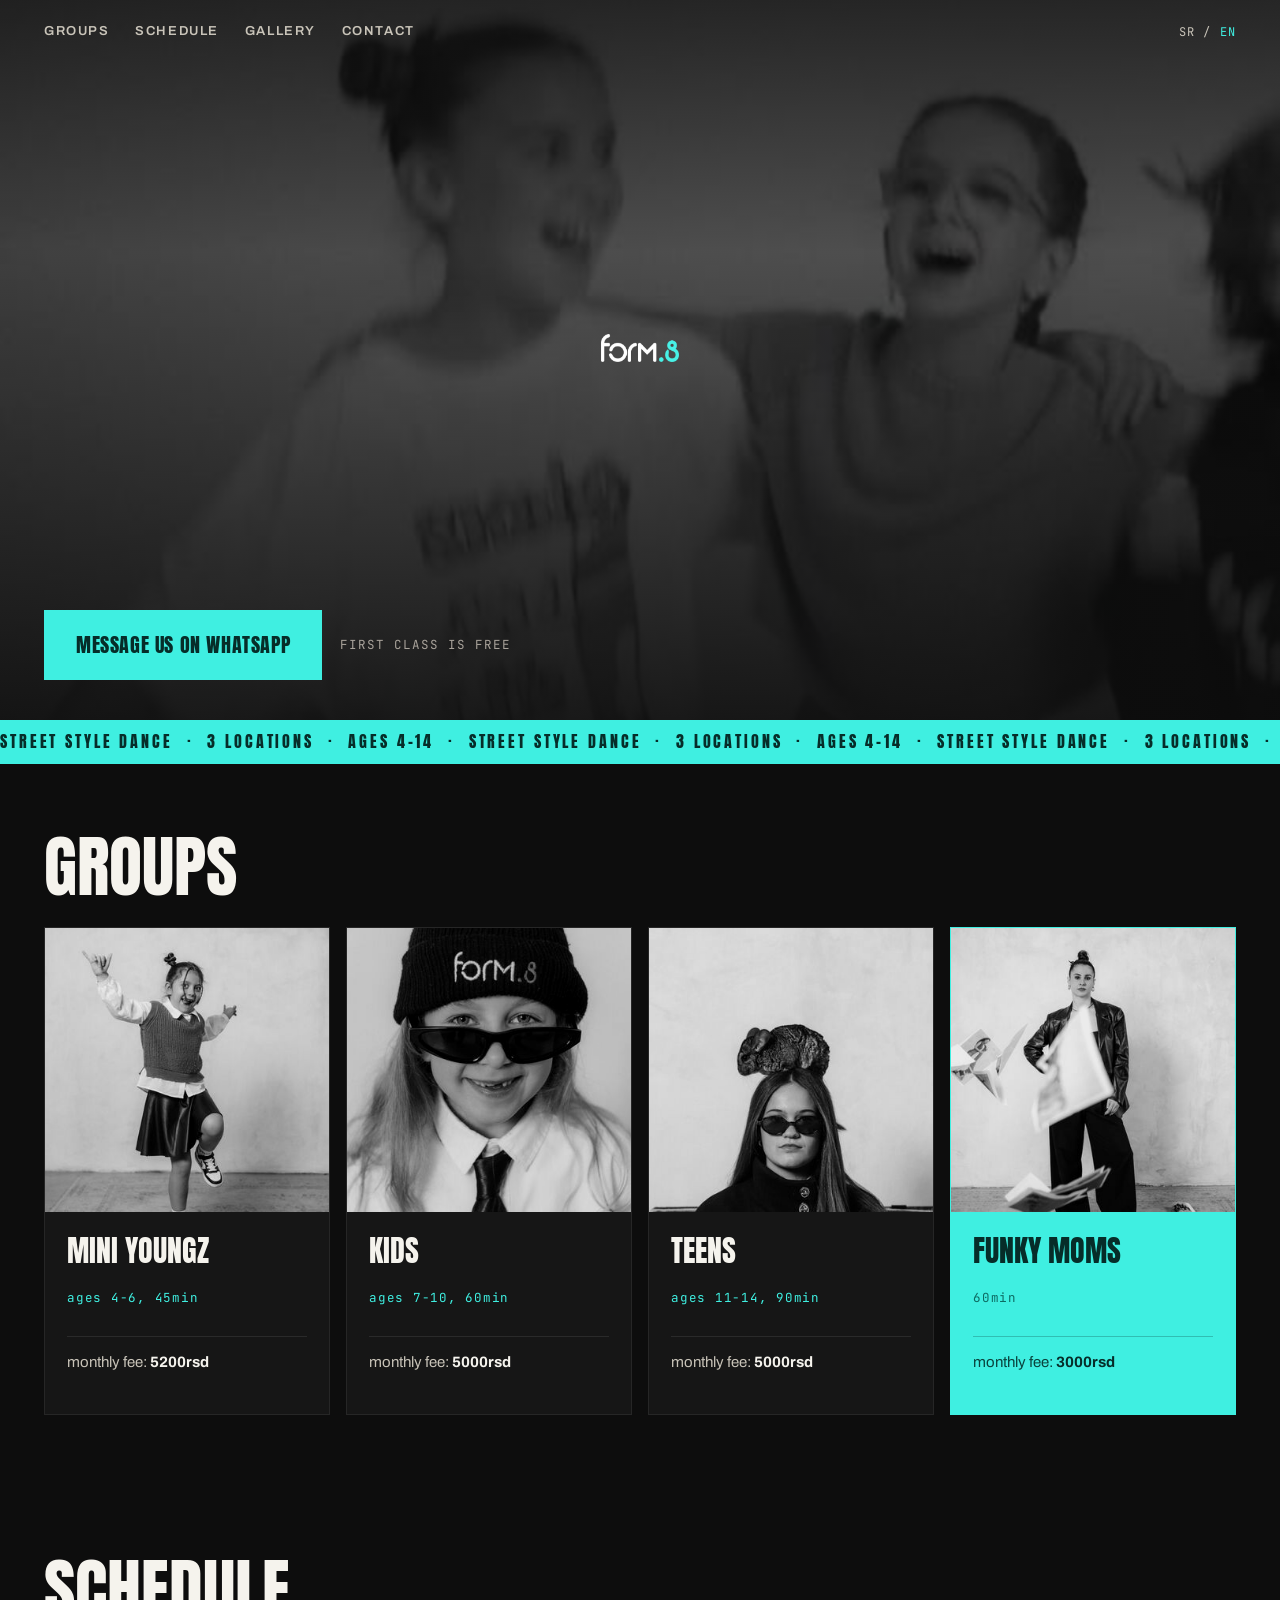
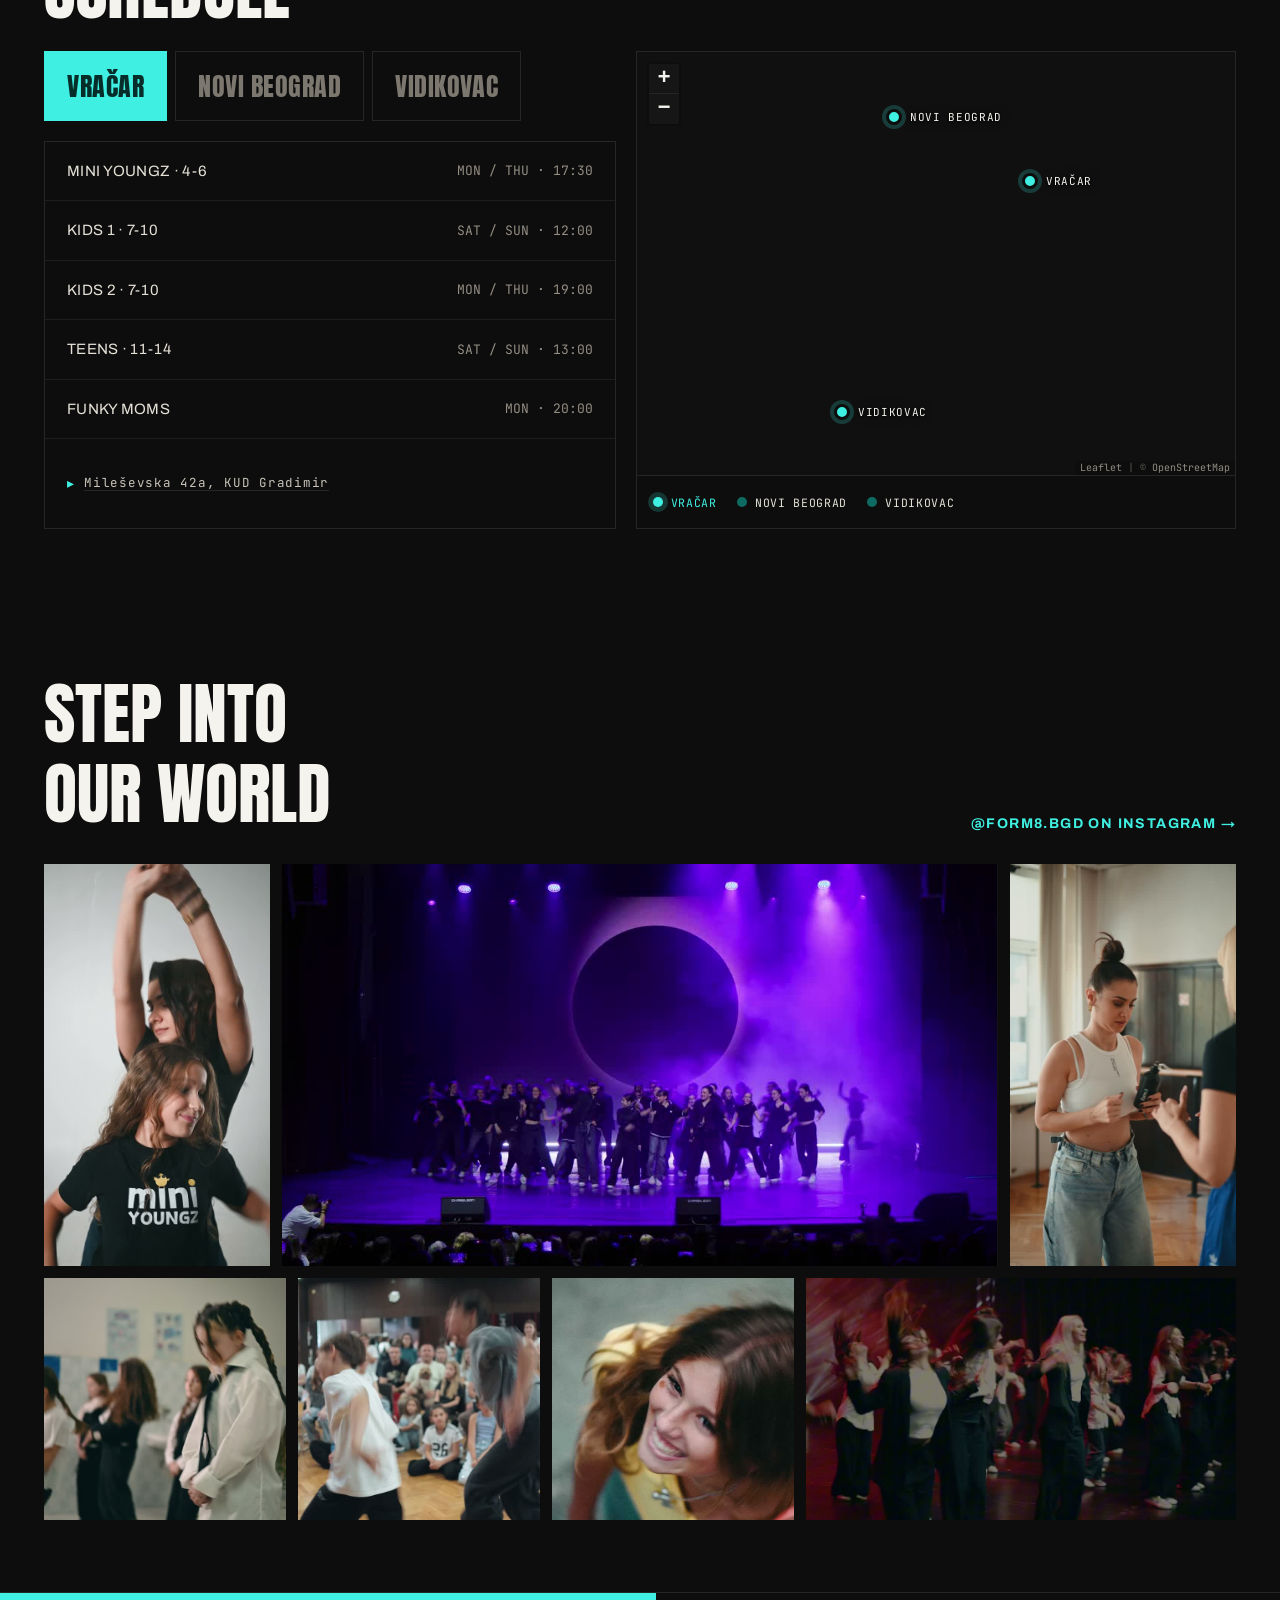
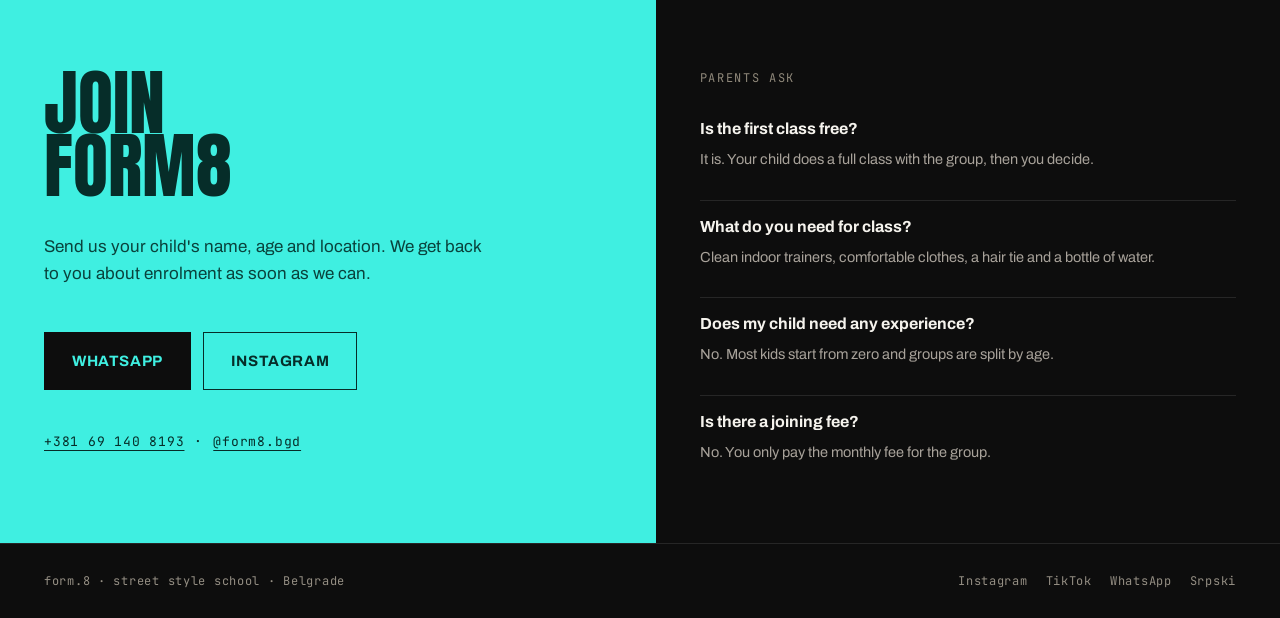
==== commit 92a08f38: "Sajt ide na domen form8.rs" ====
--- a/en/index.html
+++ b/en/index.html
@@ -7,20 +7,20 @@
 <meta name="description" content="Street style school for kids aged 4-14. Hip hop and choreo in Vračar, Novi Beograd and Vidikovac. Groups by age, a clear schedule, first class free.">
 <meta name="theme-color" content="#0d0d0d">
 
-<!-- PREVIEW: skinuti noindex i prebaciti canonical/hreflang/og:url na pravi domen kad sajt ide u vazduh -->
+<!-- PREVIEW: skinuti noindex kad sajt ide u vazduh -->
 <meta name="robots" content="noindex, nofollow">
 
-<link rel="canonical" href="https://lazarilic.github.io/form8/en/">
-<link rel="alternate" hreflang="sr" href="https://lazarilic.github.io/form8/">
-<link rel="alternate" hreflang="en" href="https://lazarilic.github.io/form8/en/">
-<link rel="alternate" hreflang="x-default" href="https://lazarilic.github.io/form8/">
+<link rel="canonical" href="https://form8.rs/en/">
+<link rel="alternate" hreflang="sr" href="https://form8.rs/">
+<link rel="alternate" hreflang="en" href="https://form8.rs/en/">
+<link rel="alternate" hreflang="x-default" href="https://form8.rs/">
 
 <meta property="og:type" content="website">
 <meta property="og:locale" content="en_GB">
-<meta property="og:url" content="https://lazarilic.github.io/form8/en/">
+<meta property="og:url" content="https://form8.rs/en/">
 <meta property="og:title" content="form.8 · hip hop and street style school for kids in Belgrade">
 <meta property="og:description" content="Groups aged 4-14, three studios in Belgrade, first class free.">
-<meta property="og:image" content="https://lazarilic.github.io/form8/assets/img/brand/form8-logo.png">
+<meta property="og:image" content="https://form8.rs/assets/img/brand/form8-logo.png">
 <meta name="twitter:card" content="summary_large_image">
 
 <link rel="icon" href="../assets/img/brand/form8-logo-trim.png">
@@ -39,26 +39,26 @@
   "@graph": [
     {
       "@type": "Organization",
-      "@id": "https://lazarilic.github.io/form8/#org",
+      "@id": "https://form8.rs/#org",
       "name": "form.8",
-      "url": "https://lazarilic.github.io/form8/",
-      "logo": "https://lazarilic.github.io/form8/assets/img/brand/form8-logo.png",
+      "url": "https://form8.rs/",
+      "logo": "https://form8.rs/assets/img/brand/form8-logo.png",
       "telephone": "+381691408193",
       "sameAs": ["https://www.instagram.com/form8.bgd/", "https://www.tiktok.com/@form8"]
     },
     {
       "@type": "WebSite",
-      "@id": "https://lazarilic.github.io/form8/en/#site",
-      "url": "https://lazarilic.github.io/form8/en/",
+      "@id": "https://form8.rs/en/#site",
+      "url": "https://form8.rs/en/",
       "name": "form.8",
       "inLanguage": "en",
-      "publisher": { "@id": "https://lazarilic.github.io/form8/#org" }
+      "publisher": { "@id": "https://form8.rs/#org" }
     },
     {
       "@type": "SportsActivityLocation",
-      "@id": "https://lazarilic.github.io/form8/#vracar",
+      "@id": "https://form8.rs/#vracar",
       "name": "form.8 Vračar",
-      "parentOrganization": { "@id": "https://lazarilic.github.io/form8/#org" },
+      "parentOrganization": { "@id": "https://form8.rs/#org" },
       "address": { "@type": "PostalAddress", "streetAddress": "Mileševska 42a", "addressLocality": "Belgrade", "addressRegion": "Vračar", "addressCountry": "RS" },
       "geo": { "@type": "GeoCoordinates", "latitude": 44.7984713, "longitude": 20.4819718 },
       "hasMap": "https://maps.app.goo.gl/GxmkrBxJBNB7VgoX9",
@@ -70,9 +70,9 @@
     },
     {
       "@type": "SportsActivityLocation",
-      "@id": "https://lazarilic.github.io/form8/#novi-beograd",
+      "@id": "https://form8.rs/#novi-beograd",
       "name": "form.8 Novi Beograd",
-      "parentOrganization": { "@id": "https://lazarilic.github.io/form8/#org" },
+      "parentOrganization": { "@id": "https://form8.rs/#org" },
       "address": { "@type": "PostalAddress", "streetAddress": "Milentija Popovića 1", "addressLocality": "Belgrade", "addressRegion": "Novi Beograd", "addressCountry": "RS" },
       "geo": { "@type": "GeoCoordinates", "latitude": 44.8140220, "longitude": 20.4352170 },
       "hasMap": "https://maps.app.goo.gl/BHgirXsrQzGwyJZJ7",
@@ -82,9 +82,9 @@
     },
     {
       "@type": "SportsActivityLocation",
-      "@id": "https://lazarilic.github.io/form8/#vidikovac",
+      "@id": "https://form8.rs/#vidikovac",
       "name": "form.8 Vidikovac",
-      "parentOrganization": { "@id": "https://lazarilic.github.io/form8/#org" },
+      "parentOrganization": { "@id": "https://form8.rs/#org" },
       "address": { "@type": "PostalAddress", "streetAddress": "Pilota Mihaila Petrovića 75a", "addressLocality": "Belgrade", "addressRegion": "Vidikovac", "addressCountry": "RS" },
       "geo": { "@type": "GeoCoordinates", "latitude": 44.7421147, "longitude": 20.4173993 },
       "hasMap": "https://maps.app.goo.gl/mXNb7coaJdxCdDgm6",
@@ -95,7 +95,7 @@
     },
     {
       "@type": "FAQPage",
-      "@id": "https://lazarilic.github.io/form8/en/#faq",
+      "@id": "https://form8.rs/en/#faq",
       "inLanguage": "en",
       "mainEntity": [
         { "@type": "Question", "name": "Is the first class free?", "acceptedAnswer": { "@type": "Answer", "text": "It is. Your child does a full class with the group, then you decide." } },
@@ -141,7 +141,7 @@
   </h1>
 
   <div class="hero__cta">
-    <a class="btn btn--acid btn--display" href="https://wa.me/381691408193?text=Hi%20form.8%2C%20I%27d%20like%20a%20trial%20class" rel="noopener">Message us on WhatsApp</a>
+    <a class="btn btn--acid btn--display" href="https://wa.me/381691408193?text=Hi%20form.8%2C%20I%27d%20like%20a%20trial%20class" target="_blank" rel="noopener">Message us on WhatsApp</a>
     <span class="hero__free">FIRST CLASS IS FREE</span>
   </div>
 </header>
@@ -261,7 +261,7 @@
   <section class="section wrap" id="gallery" aria-labelledby="gallery-h">
     <div class="section__head">
       <h2 class="h2 h2--tall" id="gallery-h">Step into<br>our world</h2>
-      <a class="section__link" href="https://www.instagram.com/form8.bgd/" rel="noopener">@form8.bgd on Instagram →</a>
+      <a class="section__link" href="https://www.instagram.com/form8.bgd/" target="_blank" rel="noopener">@form8.bgd on Instagram →</a>
     </div>
     <div class="gallery">
       <div class="gallery__band">
@@ -325,13 +325,13 @@
       <h2 class="outro__title" id="contact-h">Join<br>Form8</h2>
       <p class="outro__lead">Send us your child's name, age and location. We get back to you about enrolment as soon as we can.</p>
       <div class="outro__buttons">
-        <a class="btn btn--ink" href="https://wa.me/381691408193?text=Hi%20form.8%2C%20I%27d%20like%20a%20trial%20class" rel="noopener">WhatsApp</a>
-        <a class="btn btn--ghost" href="https://www.instagram.com/form8.bgd/" rel="noopener">Instagram</a>
+        <a class="btn btn--ink" href="https://wa.me/381691408193?text=Hi%20form.8%2C%20I%27d%20like%20a%20trial%20class" target="_blank" rel="noopener">WhatsApp</a>
+        <a class="btn btn--ghost" href="https://www.instagram.com/form8.bgd/" target="_blank" rel="noopener">Instagram</a>
       </div>
       <p class="outro__contact">
-        <a href="https://wa.me/381691408193" rel="noopener">+381 69 140 8193</a>
+        <a href="https://wa.me/381691408193" target="_blank" rel="noopener">+381 69 140 8193</a>
         <span aria-hidden="true">·</span>
-        <a href="https://www.instagram.com/form8.bgd/" rel="noopener">@form8.bgd</a>
+        <a href="https://www.instagram.com/form8.bgd/" target="_blank" rel="noopener">@form8.bgd</a>
       </p>
     </div>
 
@@ -363,14 +363,14 @@
 <footer class="footer">
   <span>form.8 · street style school · Belgrade</span>
   <div class="footer__links">
-    <a href="https://www.instagram.com/form8.bgd/" rel="noopener">Instagram</a>
-    <a href="https://www.tiktok.com/@form8" rel="noopener">TikTok</a>
-    <a href="https://wa.me/381691408193" rel="noopener">WhatsApp</a>
+    <a href="https://www.instagram.com/form8.bgd/" target="_blank" rel="noopener">Instagram</a>
+    <a href="https://www.tiktok.com/@form8" target="_blank" rel="noopener">TikTok</a>
+    <a href="https://wa.me/381691408193" target="_blank" rel="noopener">WhatsApp</a>
     <a href="../" hreflang="sr">Srpski</a>
   </div>
 </footer>
 
-<a class="sticky-cta" href="https://wa.me/381691408193?text=Hi%20form.8%2C%20I%27d%20like%20a%20trial%20class" rel="noopener">Trial class on WhatsApp</a>
+<a class="sticky-cta" href="https://wa.me/381691408193?text=Hi%20form.8%2C%20I%27d%20like%20a%20trial%20class" target="_blank" rel="noopener">Trial class on WhatsApp</a>
 
 <script src="../assets/js/site.js" defer></script>
 </body>
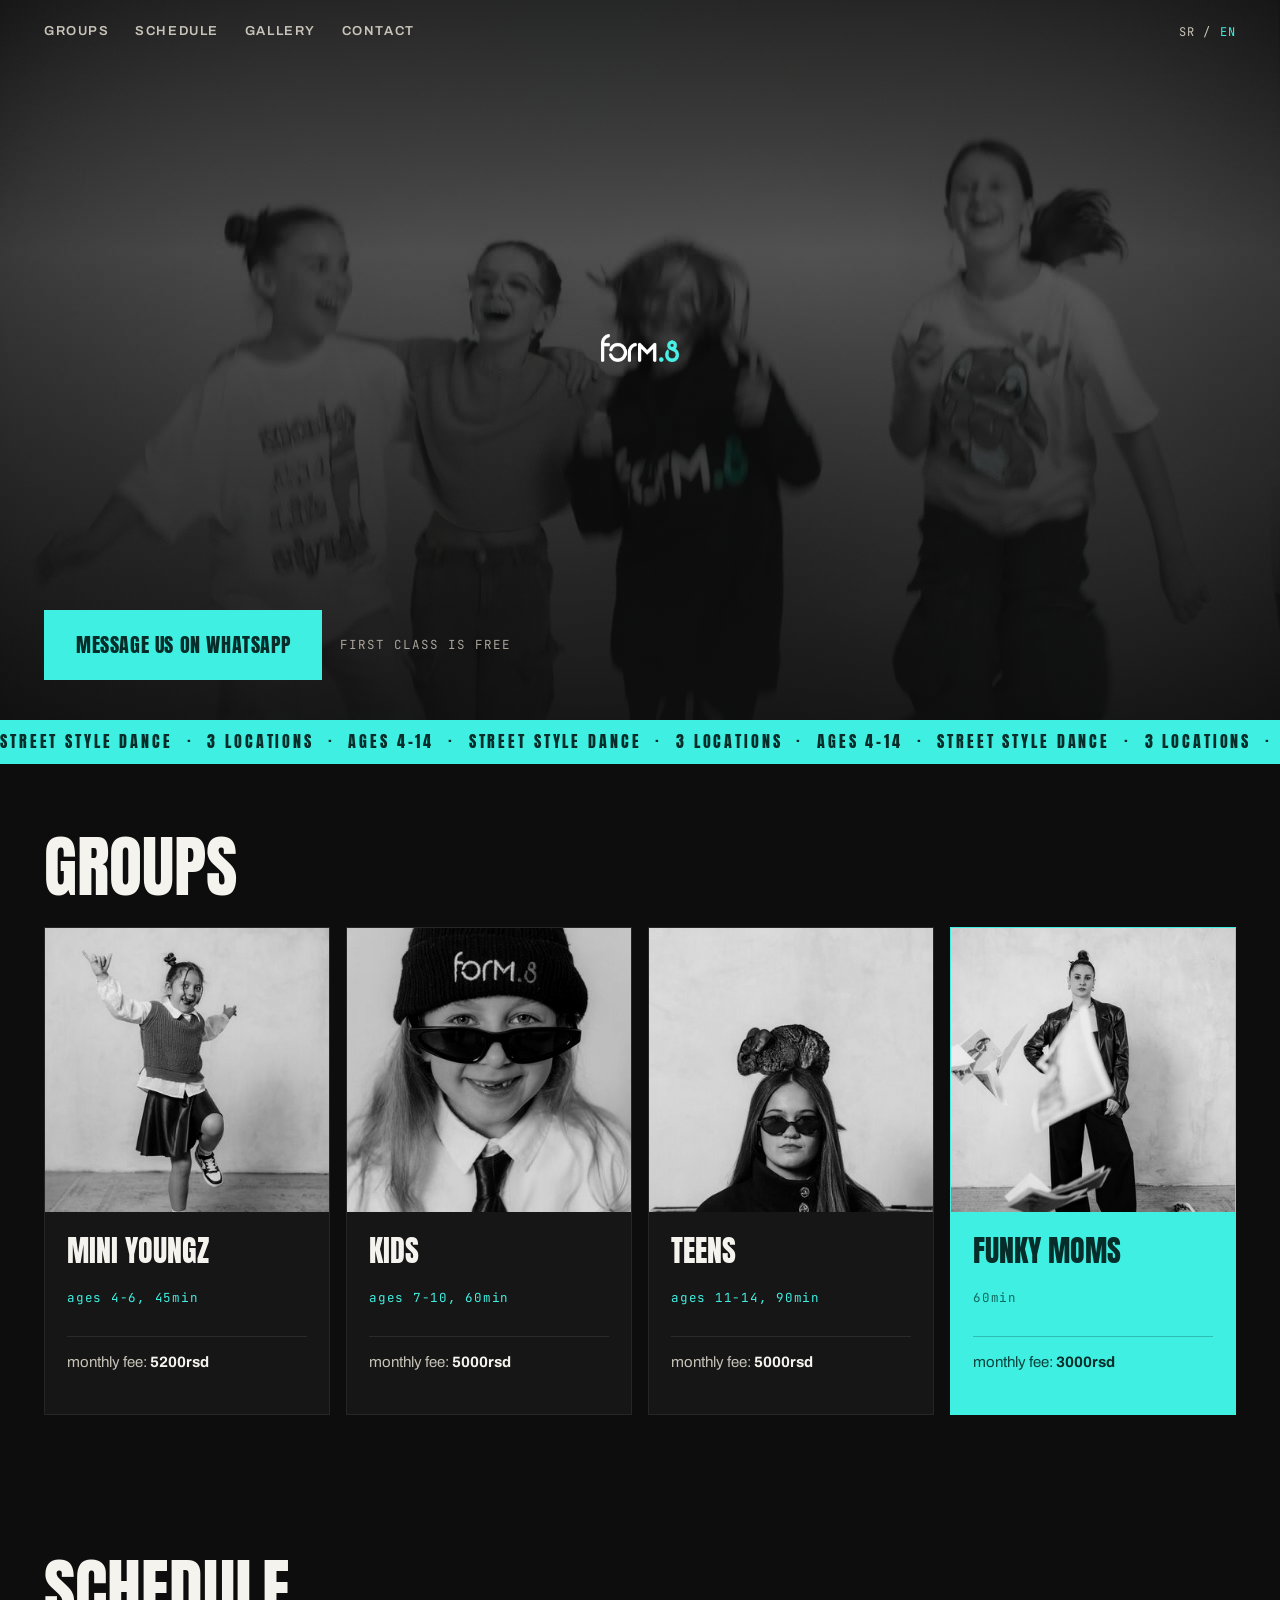
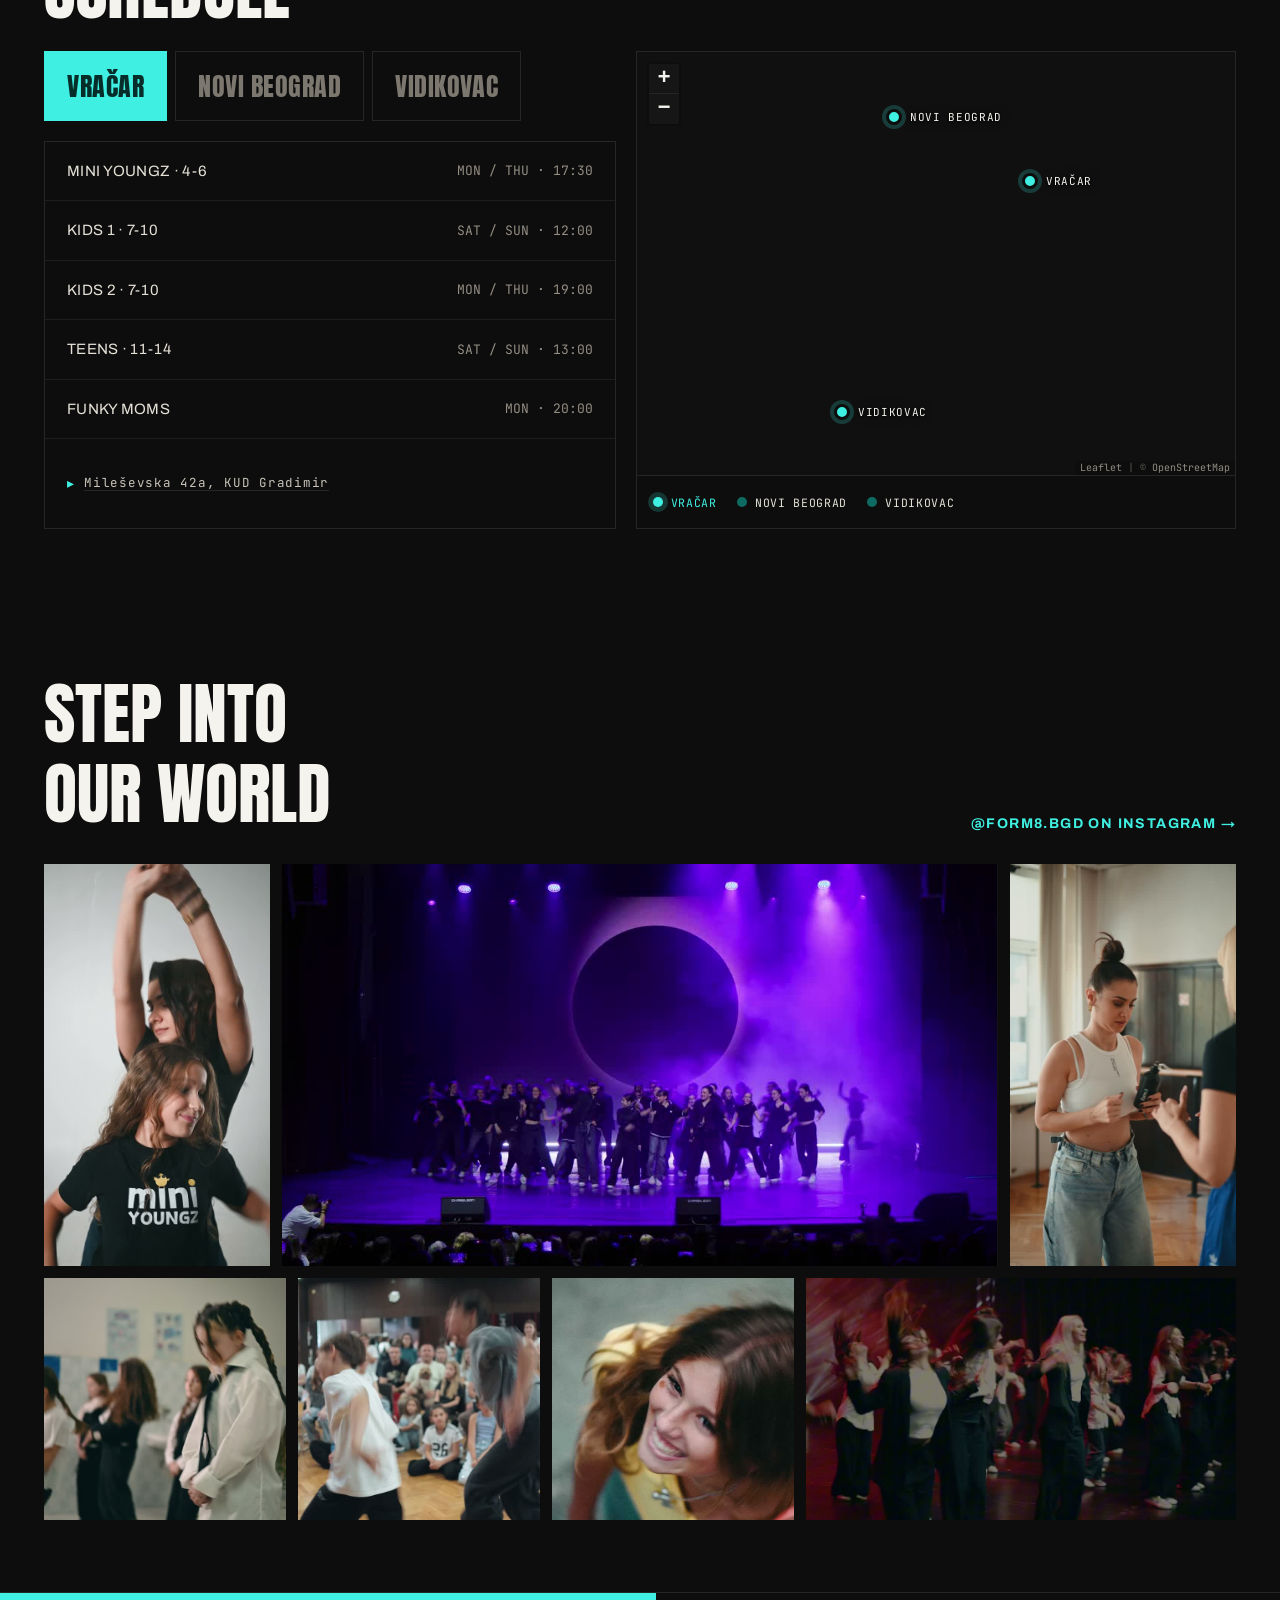
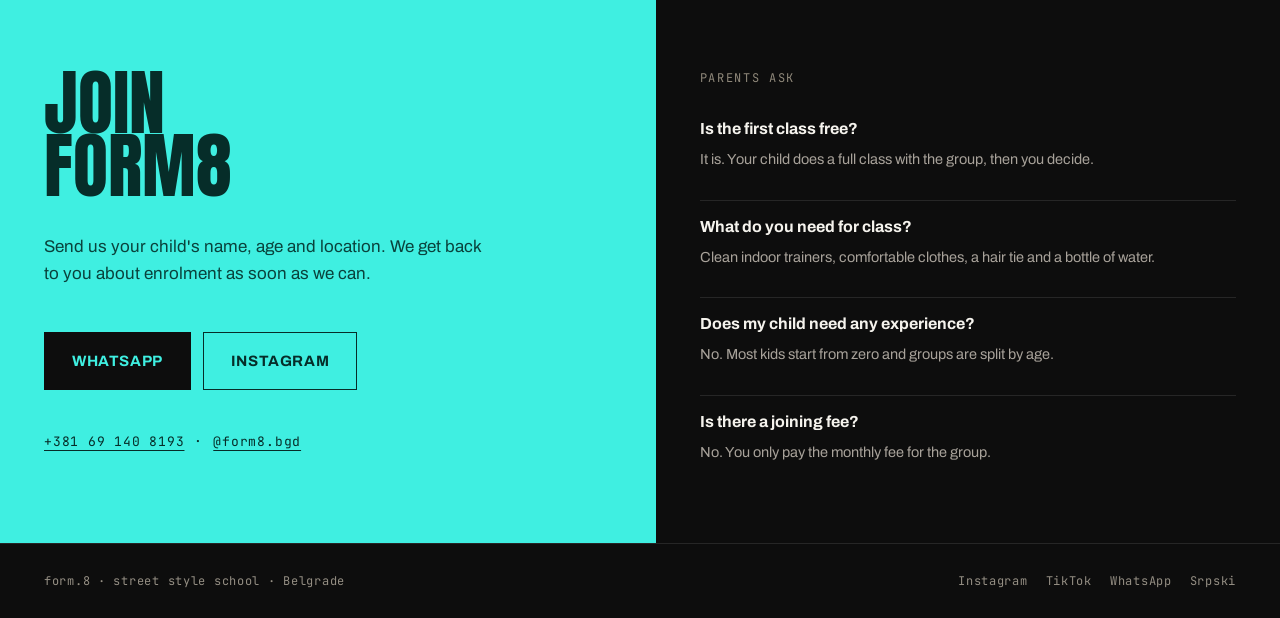
==== commit 52db4299: "Vidikovac raspored: Teens 1 i Teens 2" ====
--- a/en/index.html
+++ b/en/index.html
@@ -235,7 +235,8 @@
 
         <div class="panel" role="tabpanel" id="panel-vidikovac" aria-labelledby="tab-vidikovac" tabindex="0" hidden>
           <div class="panel__row"><span class="panel__label">KIDS · 7-10</span><span class="panel__time">WED 19:00 / SAT 10:00</span></div>
-          <div class="panel__row"><span class="panel__label">TEENS · 11-14</span><span class="panel__time">WED 20:00 / SAT 11:00</span></div>
+          <div class="panel__row"><span class="panel__label">TEENS 1 · 11-14</span><span class="panel__time">WED 20:00 / SAT 11:00</span></div>
+          <div class="panel__row"><span class="panel__label">TEENS 2 · 11-14</span><span class="panel__time">FRI 20:00 / SAT 12:00</span></div>
           <p class="panel__foot"><span aria-hidden="true">▸</span><a class="panel__street" href="https://maps.app.goo.gl/mXNb7coaJdxCdDgm6" target="_blank" rel="noopener">Pilota Mihaila Petrovića 75a</a></p>
         </div>
       </div>
